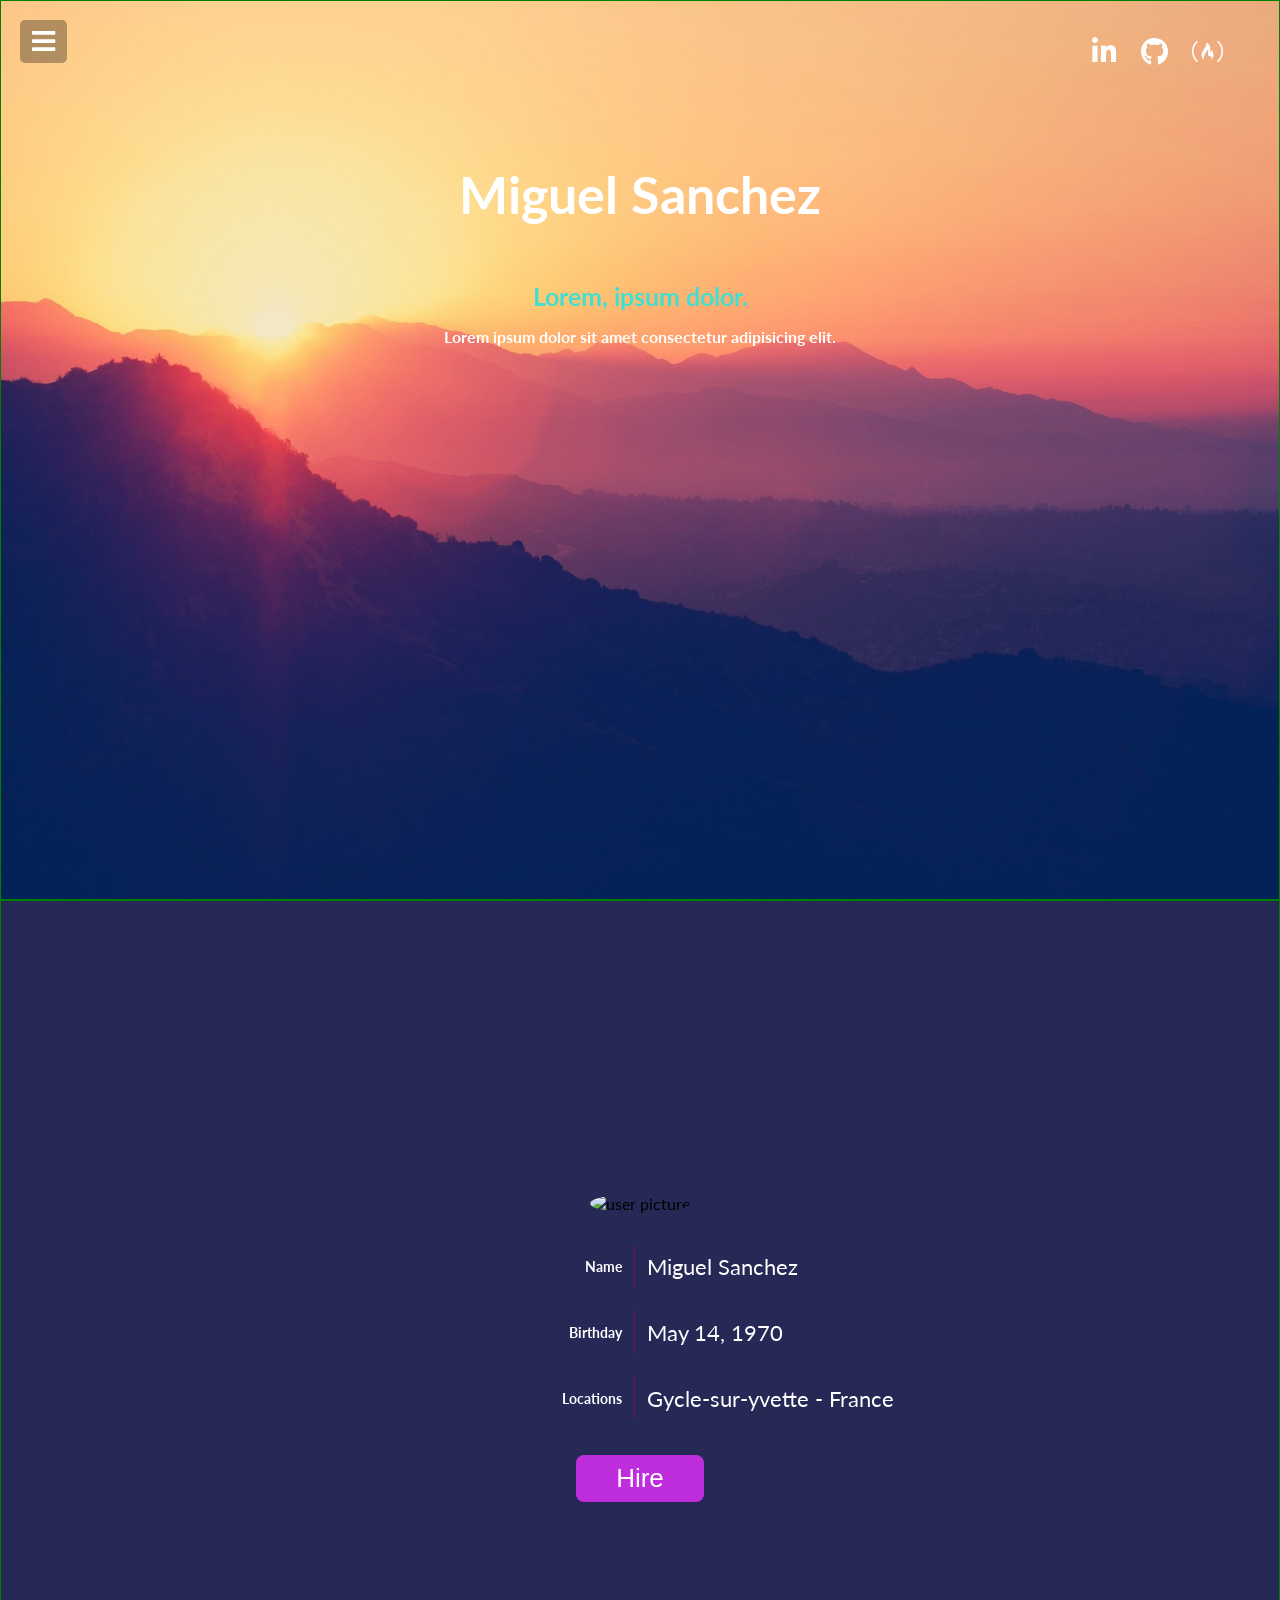
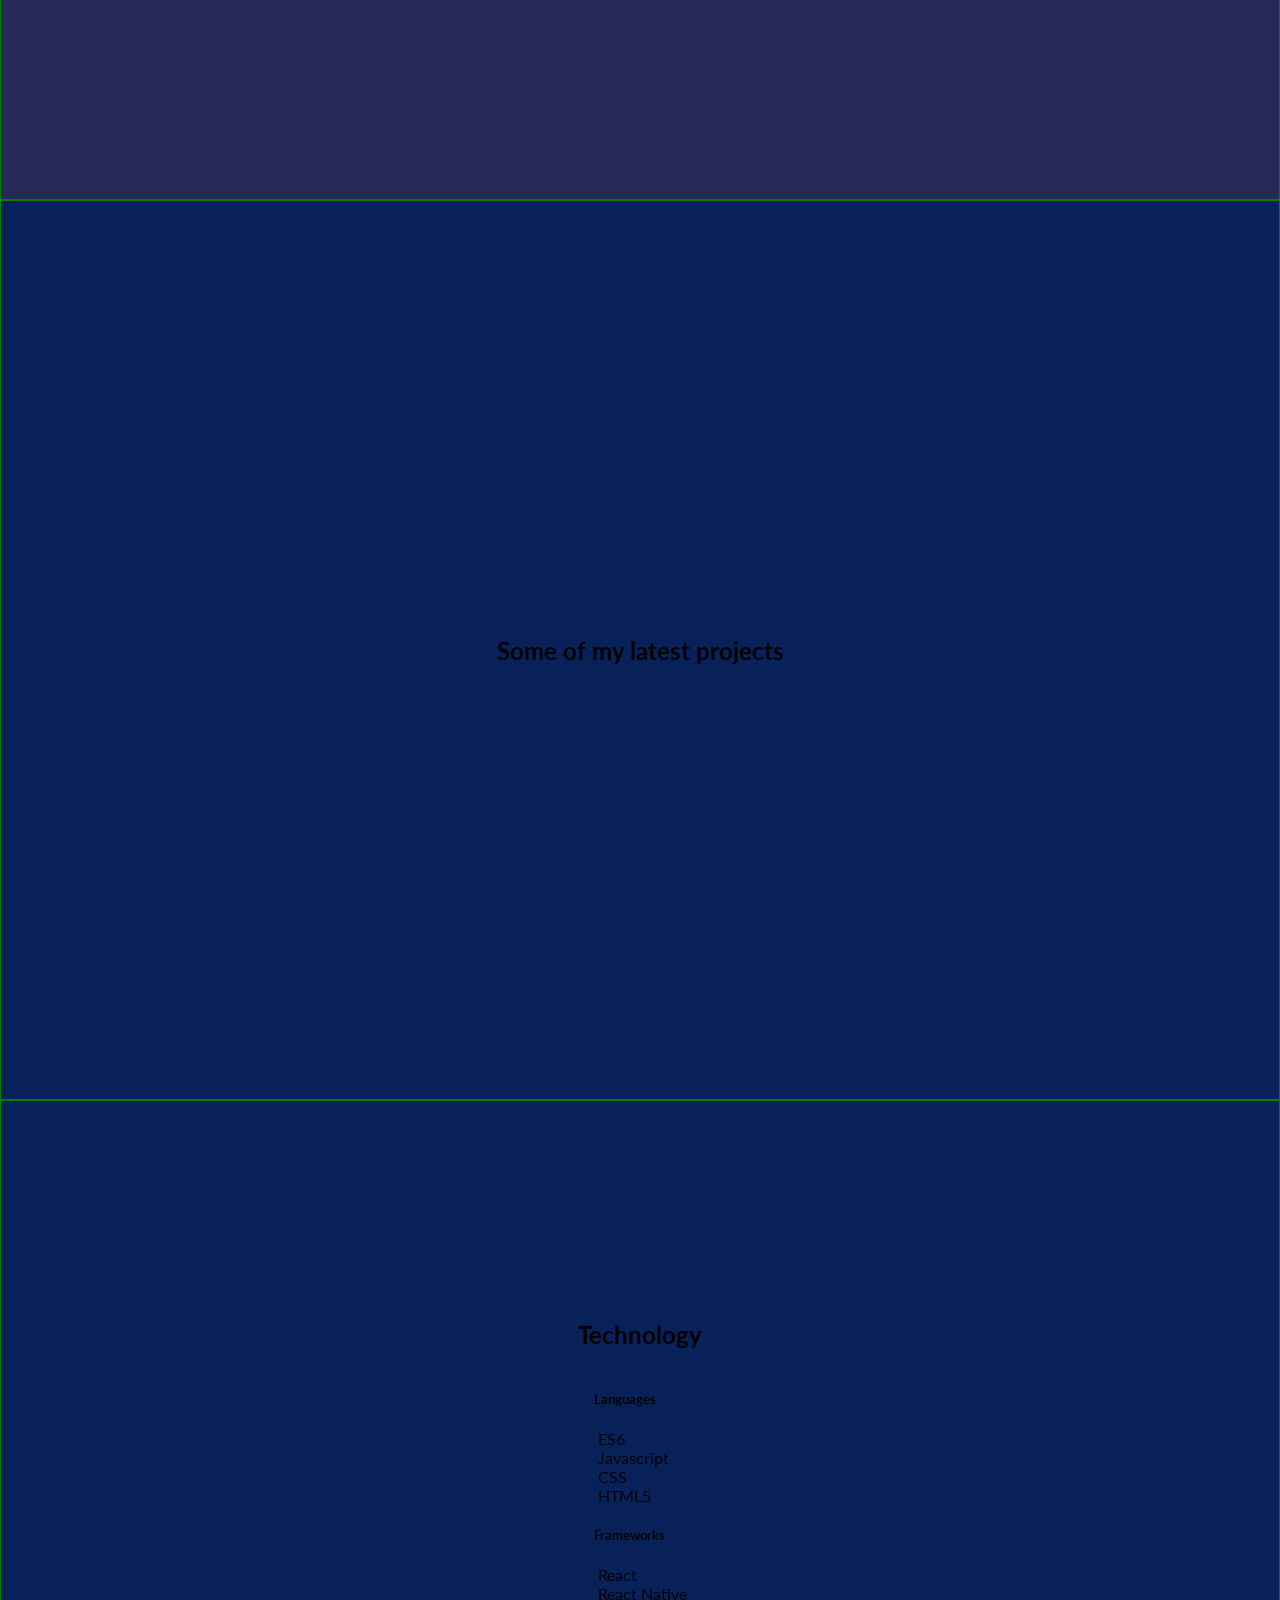
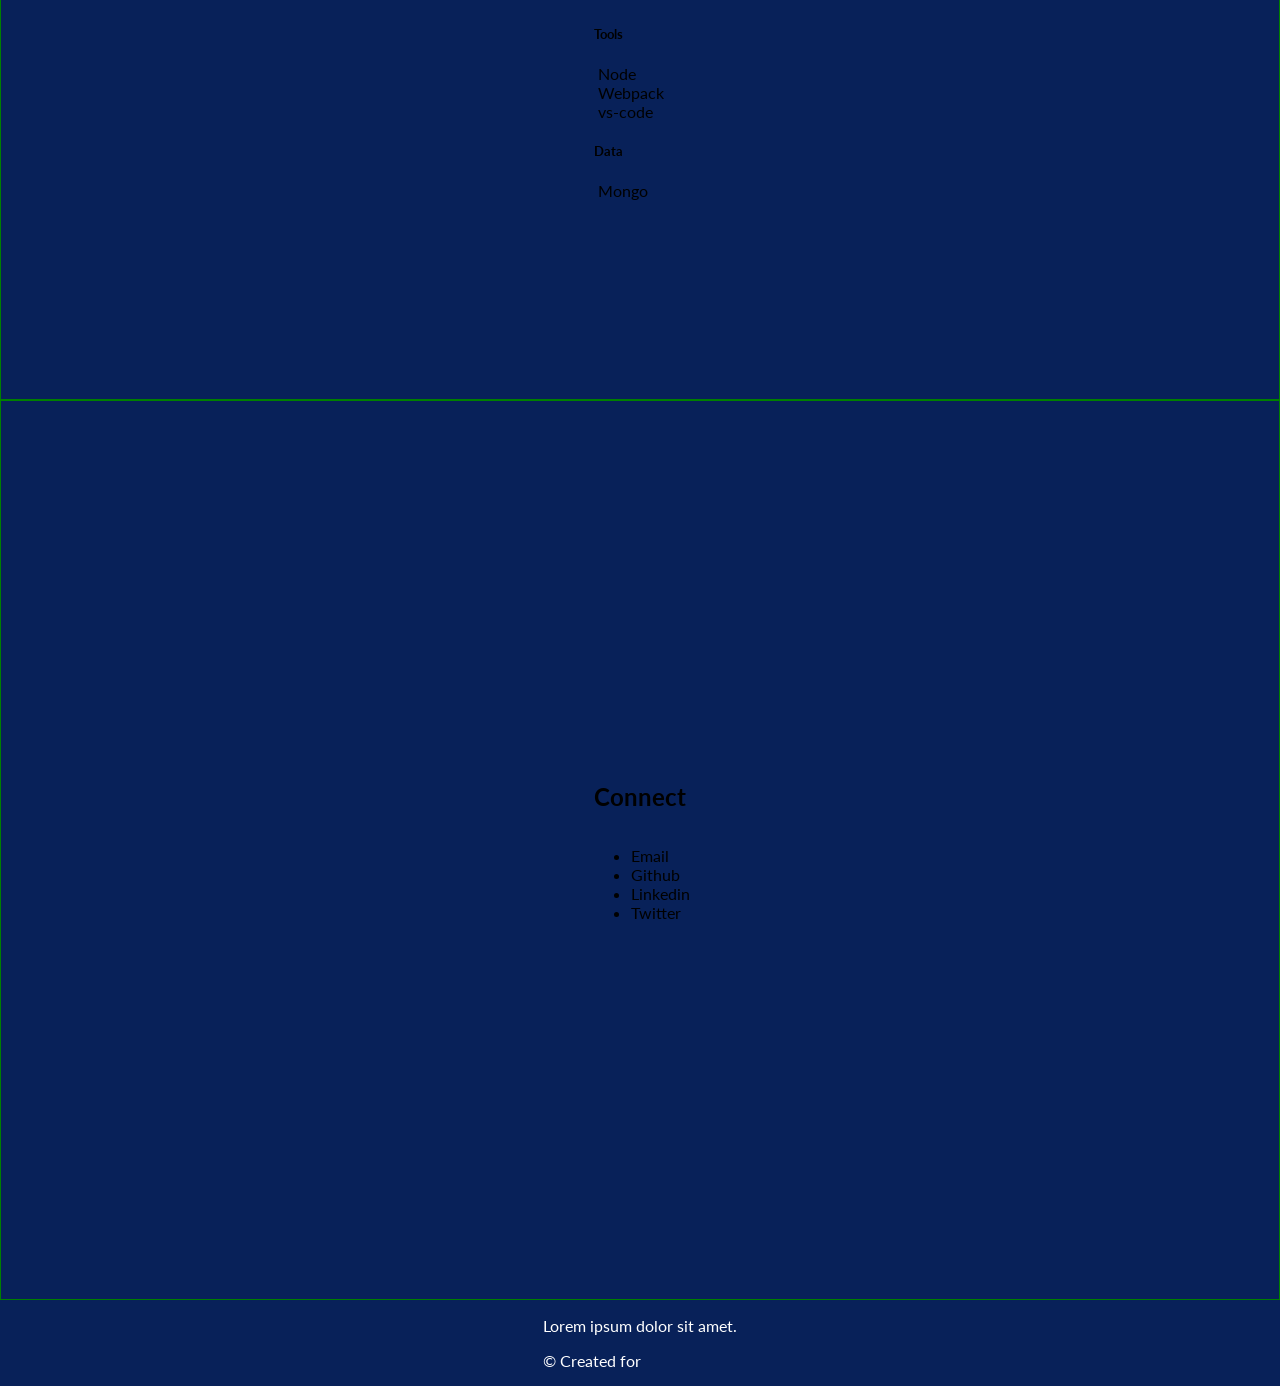
==== index.html @ d4e4ebc9 "profile done" ====
<!DOCTYPE html>
<html lang="en">
  <head>
    <meta charset="UTF-8" />
    <meta name="viewport" content="width=device-width, initial-scale=1.0" />
    <link
      rel="stylesheet"
      href="https://cdnjs.cloudflare.com/ajax/libs/font-awesome/5.13.0/css/all.min.css"
    />
    <link rel="stylesheet" href="style.css" />
    <title>My Portfolio</title>
  </head>
  <body>
    <nav class="sideNav" id="navbar">
      <div class="logo">
        <img src="https://randomuser.me/api/portraits/men/76.jpg" alt="user" />
      </div>
      <div class="logo-title">
        <span>Miguel Sanchez</span>
      </div>
      <div class="social-icons">
        <ul>
          <li><a href="#" target="_blank"><i class="fab fa-linkedin-in fa-2x"></i></a>
          </li>
          <li>
            <a href="#" target="_blank"><i class="fab fa-github fa-2x" alt="github profile"></i></a>
          </li>
          <li>
            <a href="#" target="_blank"><i class="fab fa-free-code-camp fa-2x"></i></a>
          </li>
        </ul>
      </div>
      <div class="sidenav-menu">
        <ul>
          <li><a href="#welcome-section"><i class="fas fa-home"></i>Home</a></li>
          <li><a href="#profile"><i class="fas fa-user-alt"></i>Profile</a></li>
          <li><a href="#projects"><i class="fas fa-laptop-code"></i>Portfolio</a></li>
          <li><a href="#technology"><i class="fas fa-microchip"></i>Technology</a></li>
          <li><a href="#contact"><i class="fab fa-connectdevelop"></i>Connect</a></li>
        </ul>

      </div>
    </nav>
    <!-- Main Content-->
    <div class="main-content">
      <header>
        <div class="header-content">
          <button id="toggle" class="toggle">
            <i class="fas fa-bars fa-2x"></i>
          </button>
          <nav class="topbar">
            <ul>
              <li><a id="profile-link" target="_blank" href="https://www.linkedin.com/" alt="linkedin profile"><i class="fab fa-linkedin-in fa-2x"></i></a></li>
              <li><a id="profile-link" target="_blank" href="https://github.com/pierrolabo"><i class="fab fa-github fa-2x" alt="github profile"></i></a></li>
              <li><a id="profile-link" target="_blank" href="http://www.freecodecamp.com/" alt="freecodecamp profile"><i class="fab fa-free-code-camp fa-2x"></i></a></li>
            </ul>
          </nav>
        </div>
    </header>
    <main>
      <section id="welcome-section" class="welcome-section">
        <div class="background">
          <img src="./public/background/pic3.jpg" alt="background image">
        </div>
        <h1 class="main-title">Miguel Sanchez</h1>
        <!--Text to defin-->
        <div class="presentation-text">
          <h3 class="presentation-title">Lorem, ipsum dolor.</h3>
          <p class="presentation-description">Lorem ipsum dolor sit amet consectetur adipisicing elit.</p>
          <p></p>
        </div>
      </section>
      <section id="profile" class="profile-section">
        <div class="profile-image">
          <img src="https://randomuser.me/api/portraits/men/76.jpg" alt="user picture" />
        </div>
        <article class="profile-content">
          <ul class="profile-detail">
            <li>
              <label>Name</label>
                <div class="value">
                <p>Miguel Sanchez</p>
              </div>
            </li>
            <li>
              <label>Birthday</label>
                <div class="value">
                <p>May 14, 1970</p>
              </div>
            </li>
            <li>
              <label>Locations</label>
                <div class="value">
                <p>Gycle-sur-yvette - France</p>
              </div>
            </li>
          </ul>
          <input type="submit" value="Hire">
        </article>
      </section>
      <section id="projects" class="portfolio-section">
        <h2>Some of my latest projects</h2>
        <article class="portfolio-content">
          <div class="portfolio-grid">
            <a href="" class="project project-card project-tile" target="_blank"></a>
            <a href="" class="project project-card" target="_blank"></a>
            <a href="" class="project project-card" target="_blank"></a>
          </div>

        </article>
      </section>
      <section id="technology" class="technology-section">
        <h2>Technology</h2>
        <article class="article-content">

          <h5>Languages</h5>
          <div class="technology-grid">
            <div class="technology-card">
              <img class="techology-card_img" src="" alt="" />
              <span class="technology-card_title">ES6</span>
            </div>
            <div class="technology-card">
              <img class="techology-card_img" src="" alt="" />
              <span class="technology-card_title">Javascript</span>
            </div>
            <div class="technology-card">
              <img class="techology-card_img" src="" alt="" />
              <span class="technology-card_title">CSS</span>
            </div>
            <div class="technology-card">
              <img class="techology-card_img" src="" alt="" />
              <span class="technology-card_title">HTML5</span>
            </div>
          </div>
          <h5>Frameworks</h5>
          <div class="technology-grid">
            <div class="technology-card">
              <img class="techology-card_img" src="" alt="" />
              <span class="technology-card_title">React</span>
            </div>
            <div class="technology-card">
              <img class="techology-card_img" src="" alt="" />
              <span class="technology-card_title">React Native</span>
            </div>
          </div>
          <h5>Tools</h5>
          <div class="technology-grid">
            <div class="technology-card">
              <img class="techology-card_img" src="" alt="" />
              <span class="technology-card_title">Node</span>
            </div>
            <div class="technology-card">
              <img class="techology-card_img" src="" alt="" />
              <span class="technology-card_title">Webpack</span>
            </div>
            <div class="technology-card">
              <img class="techology-card_img" src="" alt="" />
              <span class="technology-card_title">vs-code</span>
            </div>
          </div>
          <h5>Data</h5>
          <div class="technology-grid">
            <div class="technology-card">
              <img class="techology-card_img" src="" alt="" />
              <span class="technology-card_title">Mongo</span>
            </div>
          </div>
        </article>
      </section>
      <section id="contact" class="contact-section">
        <h2>Connect</h2>
        <article class="contact-content">
          <ul>
            <li><a href="" target="_blank"></a>Email</a></li>
            <li><a href="" target="_blank"></a>Github</a></li>
            <li><a href="" target="_blank"></a>Linkedin</a></li>
            <li><a href="" target="_blank"></a>Twitter</a></li>
          </ul>
        </article>
      </section>
      <footer>
        <p>Lorem ipsum dolor sit amet.</p>
        <p>
          © Created for
          <a href="https://www.freecodecamp.com/" target="_blank"></a>
          </p>
      </footer>
    </main>

    </div>
  </body>
  <script src="script.js"></script>
  <!--

    <script src="https://cdn.freecodecamp.org/testable-projects-fcc/v1/bundle.js"></script>
  -->




</html>
---- style.css ----
@import url('https://fonts.googleapis.com/css?family=Lato&display=swap');

:root {
  --primary-color: #30336b;
  --secondary-color: #be2edd;
  --sideBar-width: 204px;
  --presentation-title_color: turquoise;
}

* {
  box-sizing: border-box;
}

body {
  margin: 0;
  display: flex;
  transition: transform 0.3s ease;
  font-family: 'Lato', sans-serif;
  color: #fff;
  background: #082159;
}

/*  Animate the sidebar  */
body.show-nav {
  transform: translateX(200px);
}

.background {
  position: absolute;
  top: 0;
  bottom: 0;
  z-index: -1;
  height: 100vh;
  width: 100%;
  z-index: -1;
}

.background img {
  height: 100%;
  width: 100%;
  background-position: center;
  background-attachment: fixed;
  background-repeat: no-repeat;
  background-size: cover;
  z-index: -1;
}
header {
  position: fixed;
  width: 100%;
  padding: 40px 15px;
}

/* SideNav Button */
.toggle {
  position: fixed;
  top: 20px;
  left: 20px;
  background-color: rgba(0, 0, 0, 0.3);
}

button {
  border: 0;
  border-radius: 5px;
  color: #fff;
  padding: 8px 12px;
}

/*  TOPBAR  */
.topbar {
  position: fixed;
  top: 18px;
  right: 0;
}

.topbar nav {
  margin: 0;
  padding: 0;
}
nav.topbar {
  display: flex;
  justify-content: flex-end;

  width: 100px;
  padding: 20px;
}
nav.topbar ul {
  display: flex;
  width: 100%;
  height: 100%;
  margin: 0;
  margin-right: 120px;
  padding: 0;

  list-style: none;
}

nav.topbar ul li {
  margin: 0 12px;
  font-size: 14px;
  background-color: transparent;
  color: #000;
}

nav.topbar ul li a {
  color: #fff;
}

/*  Sidebar */
.sideNav {
  position: fixed;
  top: 0;
  left: 0;

  display: flex;
  flex-direction: column;
  width: var(--sideBar-width);
  height: 100%;
  z-index: 100;

  background-color: var(--primary-color);
  color: #fff;
  transform: translateX(-100%);
  /* display: none; */
}

/* SideNav img */
.sideNav .logo {
  padding: 30px 0;
  text-align: center;
}

.sideNav .logo img {
  height: 140px;
  width: 140px;
  border-radius: 50%;
}

.logo-title {
  text-align: center;

  margin-top: -20px;
}

/* SideNav social icons */

.social-icons {
  margin: 60px 0;
  text-align: center;
}

.social-icons {
  display: flex;
}
.social-icons ul {
  display: flex;
  width: 100%;
  justify-content: center;
}
.social-icons ul li {
  display: block;
  flex-shrink: 1;
  list-style: none;
  font-size: 14px;
  background-color: transparent;
  color: #000;
}
/* SideNav links */
.sideNav ul {
  padding: 0;
  margin: 0;
  list-style-type: none;
  text-align: center;
}

.sideNav ul li {
  padding: 20px;
}

.sideNav ul li a {
  color: #fff;
  text-decoration: none;
}

.sidenav-menu {
  display: flex;
}
.sidenav-menu ul {
  display: flex;
  flex-direction: column;
  align-items: flex-start;
  width: 100%;
  margin: 0;
  padding: 0;
  /* margin-left: 12px; */
}

.sidenav-menu ul li {
  display: flex;
  width: 100%;
  padding: 20px 0;
  font-size: 22px;
}
.sidenav-menu ul li a {
  margin-left: 8px;
}
.sidenav-menu ul li i {
  margin-right: 8px;
}

/*  --------------------------------------------------------- */

/*  Main Content  */
.main-content {
  display: flex;
  flex-direction: column;
  width: 100%;
}

main {
  display: flex;
  flex-direction: column;
  align-items: center;
  width: 100%;
}

section {
  display: flex;
  flex-direction: column;
  justify-content: center;
  align-items: center;
  border: 1px solid green;
  color: black;
  width: 100%;
  height: 100vh;
}

section h2 {
  display: flex;
  justify-content: center;
  align-items: center;
}

.welcome-section {
  height: 100vh;
  justify-content: flex-start;
  align-items: center;
}

.welcome-section .presentation-text {
  display: flex;
  flex-direction: column;
  justify-content: center;
  align-items: center;
  animation: presentationText-animate 1.8s ease-in;
  opacity: 1;
}

@keyframes presentationText-animate {
  0% {
    transform: translateY(-50px);
    opacity: 0;
  }
  50% {
    opacity: 0;
    transform: translateY(0);
  }
}
.presentation-text .presentation-title {
  margin: 0;
  padding: 0;
  color: var(--presentation-title_color);
  font-size: 25px;
}
.presentation-text .presentation-description {
  color: white;
  font-size: 16px;
  font-weight: bold;
}
.welcome-section .main-title {
  margin-top: 150px;
  font-size: 52px;
  line-height: 3.9rem;
  padding: 12px;
  color: #fff;
  animation: title-animate 1.3s ease;
}
@keyframes title-animate {
  0% {
    transform: translateY(-200px);
  }
  100% {
    transform: translateY(0);
  }
}

.profile-section {
  background: #262956;
}
.profile-section article {
  display: flex;
  flex-direction: column;
  justify-content: center;
}

.profile-section h2 {
  margin-top: 42px;
  color: #fff;
  font-size: 34px;
}

.profile-section .profile-image {
  text-align: center;
}
.profile-section .profile-image img {
  height: 358px;
  width: 358px;
  border-radius: 50%;
}

.profile-section .profile-content {
  justify-content: center;
  align-items: center;
  width: 100%;
}
.profile-section article ul {
  list-style: none;
  margin: 0;
  padding: 20px 0;
  margin-right: 24px;
  display: flex;
  flex-direction: column;
  justify-content: center;
  align-items: center;
  width: 100%;

  color: #fff;
}

.profile-section article ul li {
  display: flex;
  justify-content: center;
  margin: 12px 0;
  width: 100%;
  height: 42px;
}

.profile-section article ul li label {
  display: flex;
  justify-content: flex-end;
  align-items: center;
  width: 50%;
  font-size: 14px;
  font-weight: bold;
  margin-right: 12px;
}

.profile-section article ul li .value {
  display: flex;
  flex-direction: column;
  justify-content: center;
  align-items: flex-start;
  width: 50%;
  padding-left: 12px;
  font-size: 22px;
  border-left: 1px solid purple;
}

.profile-section article input {
  margin: 4px auto;
  padding: 8px;
  width: 10%;
  border-radius: 8px;
  border: none;
  background-color: var(--secondary-color);
  color: #fff;
  font-size: 26px;
}
@media (max-width: 900px) {
  .profile-section article input {
    width: 50%;
  }
}
@media (max-width: 600px) {
  header {
    background: purple;
  }
}
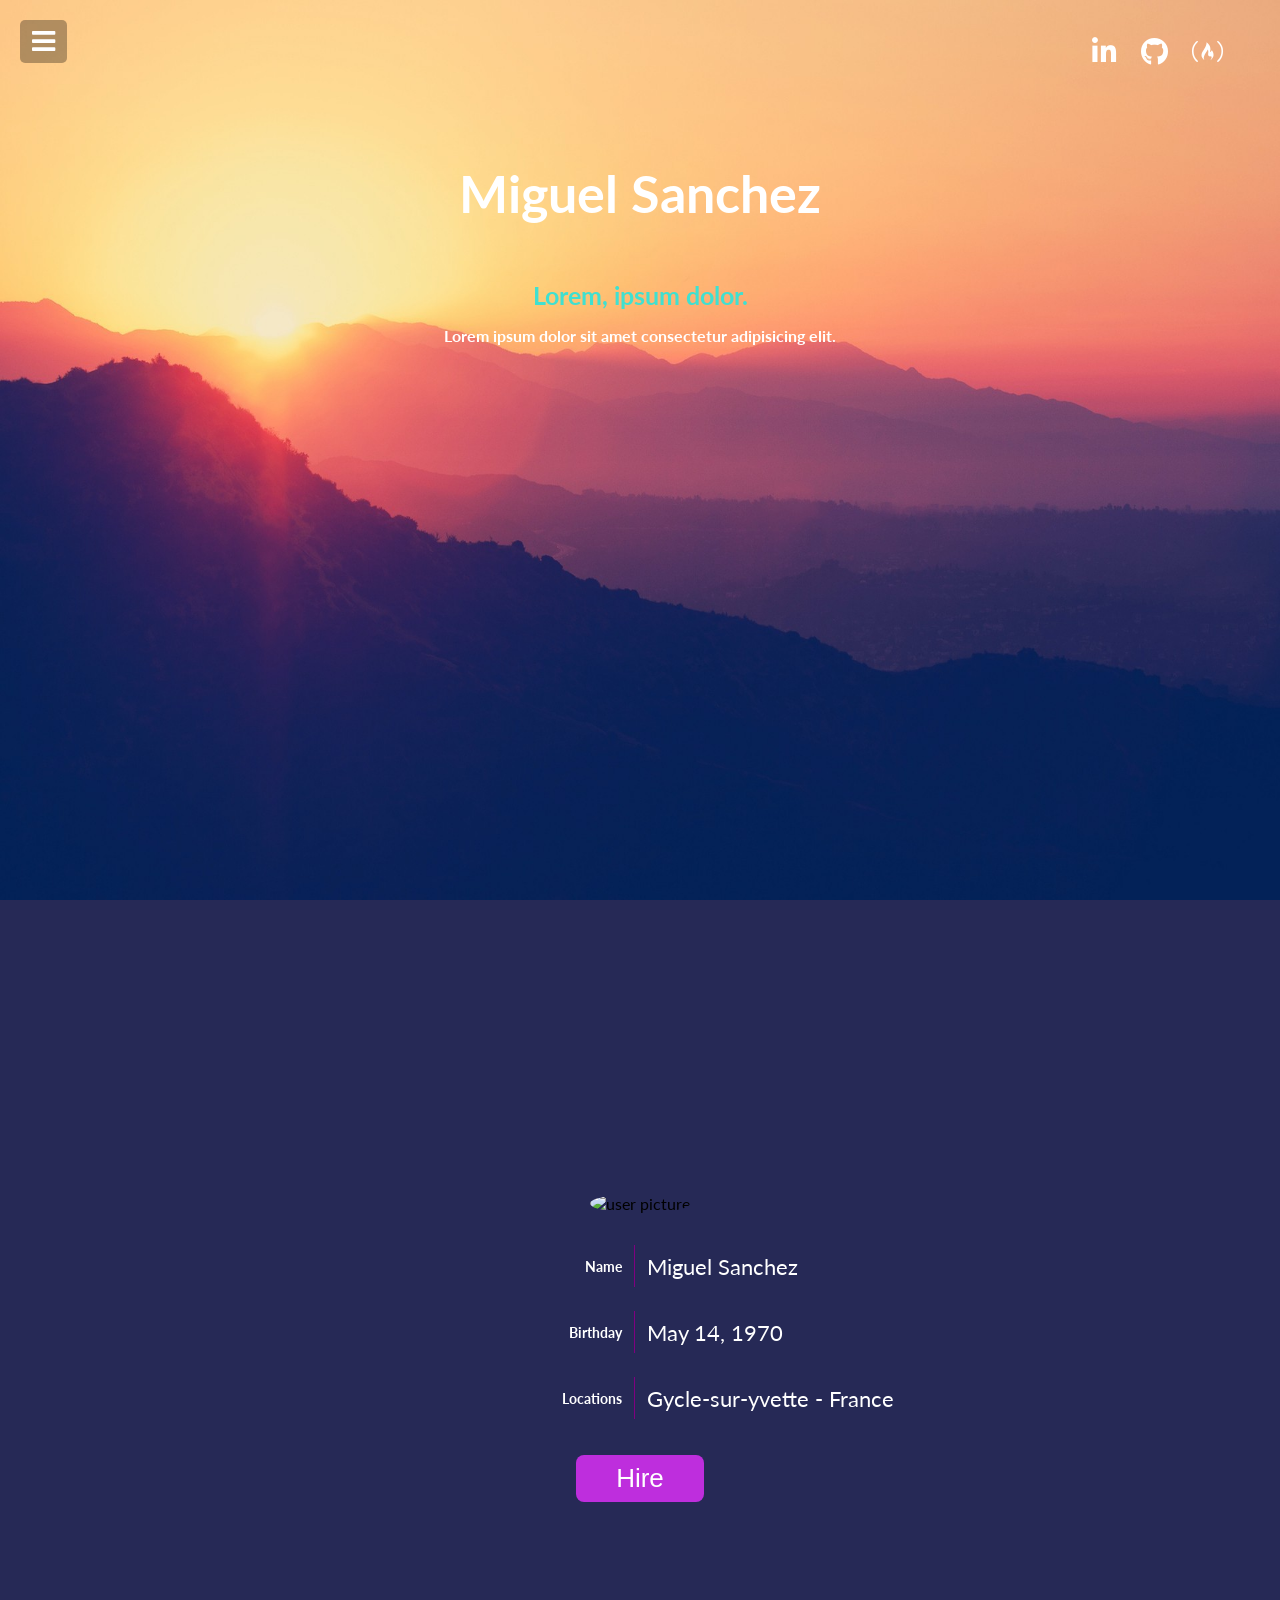
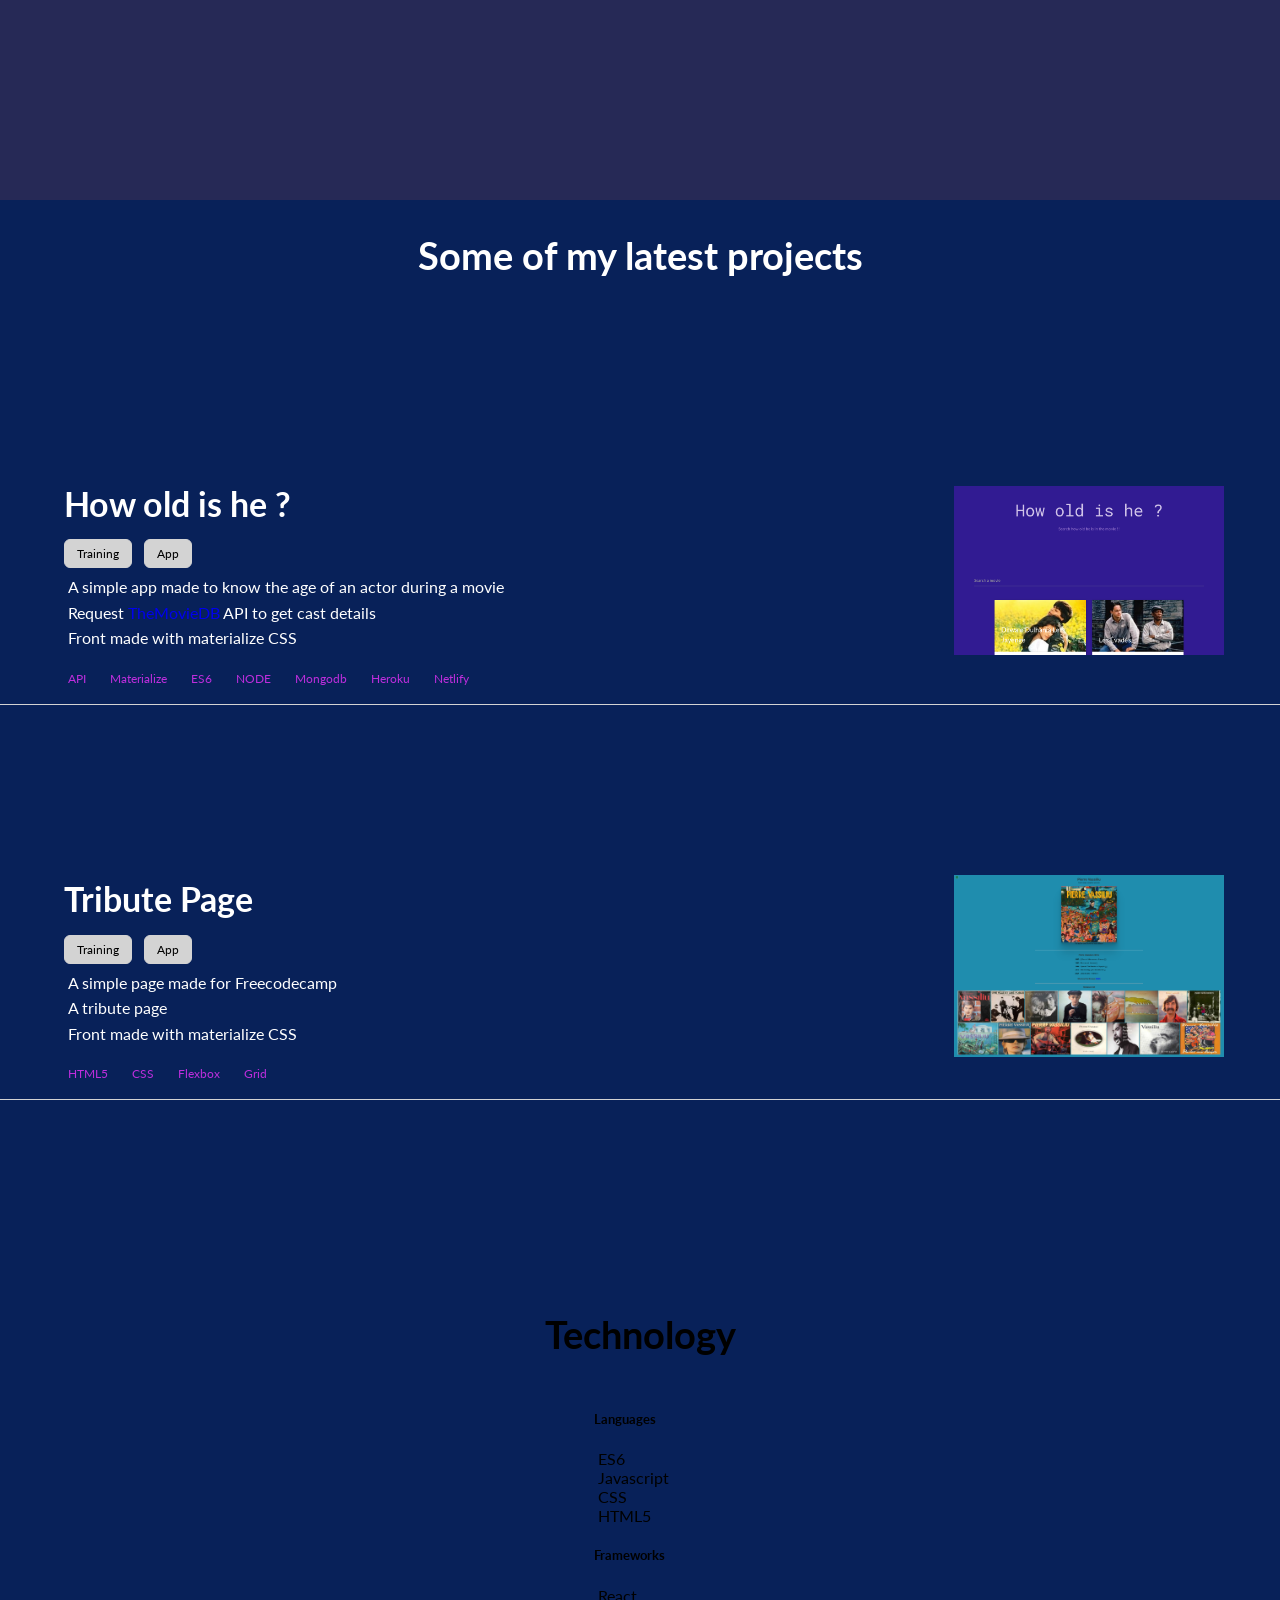
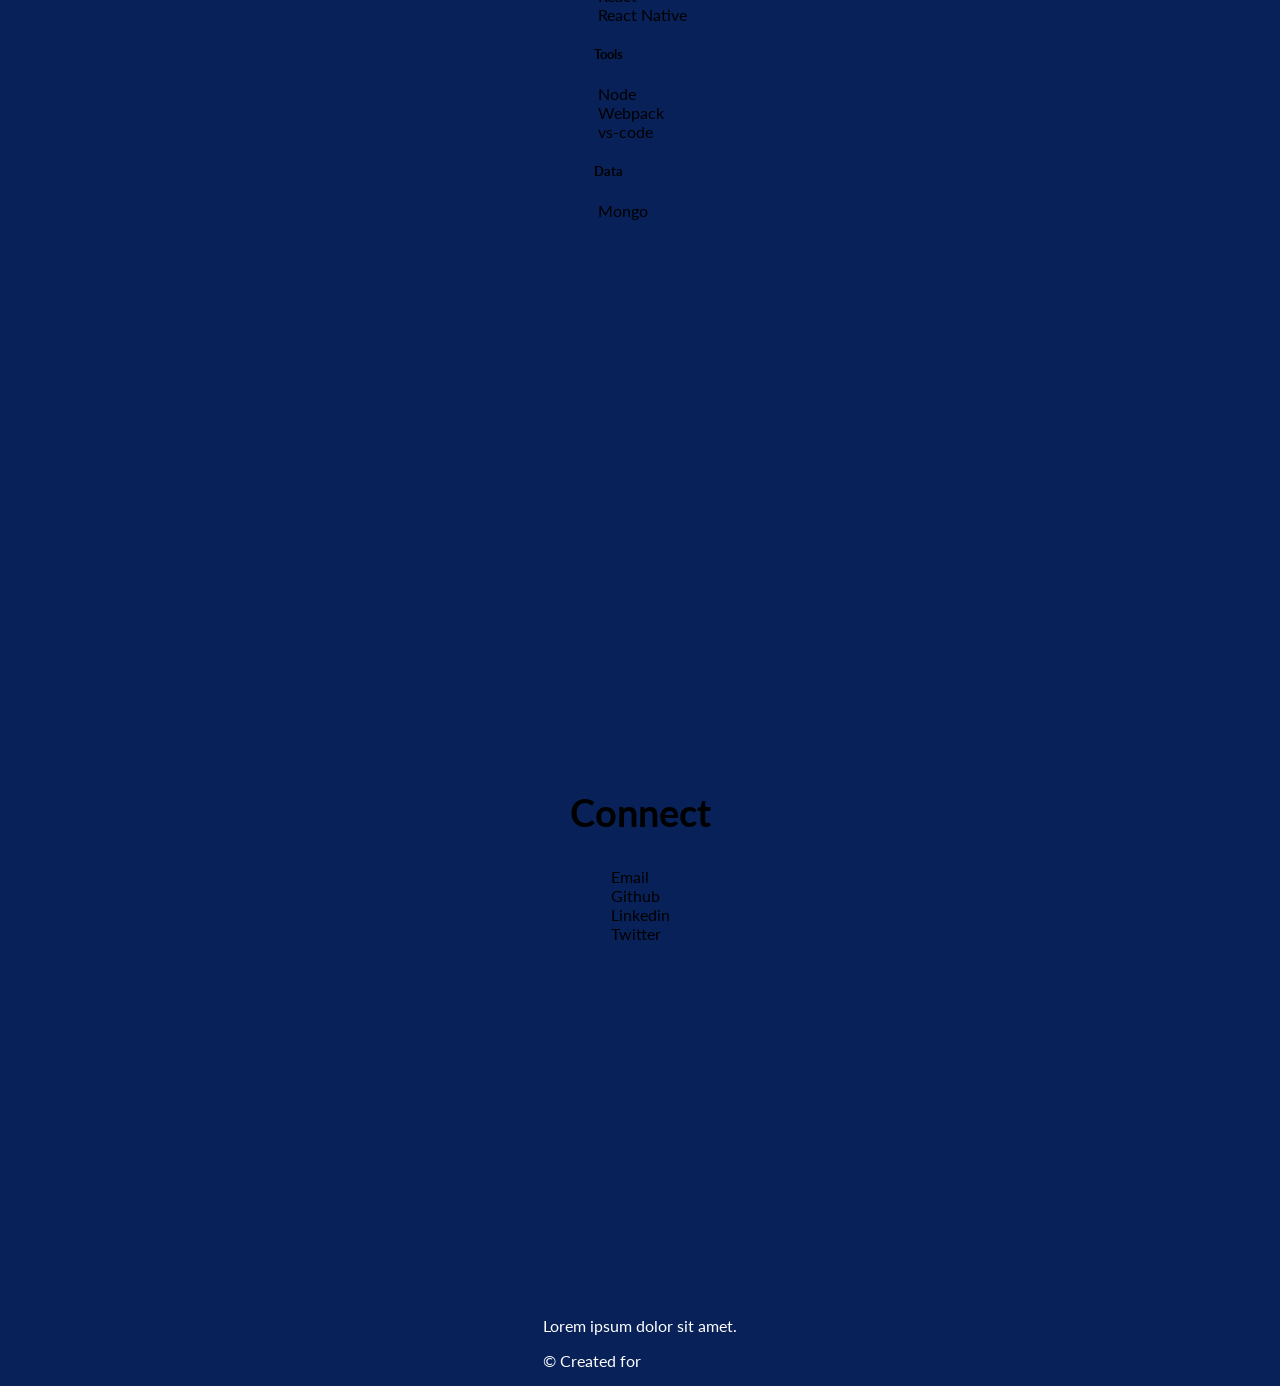
==== commit 6bcf36c3: "Projects done" ====
--- a/index.html
+++ b/index.html
@@ -98,16 +98,66 @@
           <input type="submit" value="Hire">
         </article>
       </section>
-      <section id="projects" class="portfolio-section">
+      <section id="projects" class="project-section">
         <h2>Some of my latest projects</h2>
-        <article class="portfolio-content">
-          <div class="portfolio-grid">
-            <a href="" class="project project-card project-tile" target="_blank"></a>
-            <a href="" class="project project-card" target="_blank"></a>
-            <a href="" class="project project-card" target="_blank"></a>
-          </div>
-
-        </article>
+        <article class="project">
+        <div class="project-image">
+          <img src="./public/projects/howoldishe/screenshot.png" alt="">
+        </div>
+        <div class="project-content">
+        <div class="project-content-heading">
+          <h4>How old is he ?</h4>
+        </div>
+        <ul class="project-content-badges">
+          <li>Training</li>
+          <li>App</li>
+        </ul>
+        <div class="project-content-details">
+          <li>
+            <span>A simple app made to know the age of an actor during a movie</span>
+            <span>Request <a href="https://www.themoviedb.org/?language=fr" target="_blank">TheMovieDB</a> API to get cast details</span>
+            <span>Front made with materialize CSS</span>
+          </li>
+        </div>
+        <ul class="project-content-tags">
+          <li>API</li>
+          <li>Materialize</li>
+          <li>ES6</li>
+          <li>NODE</li>
+          <li>Mongodb</li>
+          <li>Heroku</li>
+          <li>Netlify</li>
+        </ul>
+        </div>
+        </article>
+        <!-- Project2 -->
+        <article class="project">
+          <div class="project-image">
+            <img src="./public/projects/tribute/screenshot.png" alt="">
+          </div>
+          <div class="project-content">
+          <div class="project-content-heading">
+            <h4>Tribute Page</h4>
+          </div>
+          <ul class="project-content-badges">
+            <li>Training</li>
+            <li>App</li>
+          </ul>
+          <div class="project-content-details">
+            <li>
+              <span>A simple page made for Freecodecamp</span>
+              <span>A tribute page</span>
+              <span>Front made with materialize CSS</span>
+            </li>
+          </div>
+          <ul class="project-content-tags">
+            <li>HTML5</li>
+            <li>CSS</li>
+            <li>Flexbox</li>
+            <li>Grid</li>
+          </ul>
+          </div>
+          </article>
       </section>
       <section id="technology" class="technology-section">
         <h2>Technology</h2>
--- a/style.css
+++ b/style.css
@@ -11,6 +11,19 @@
   box-sizing: border-box;
 }
 
+ul {
+  list-style: none;
+  margin: 0;
+  padding: 0;
+}
+
+a {
+  text-decoration: none;
+}
+
+h2 {
+  font-size: 38px;
+}
 body {
   margin: 0;
   display: flex;
@@ -90,8 +103,6 @@
   margin: 0;
   margin-right: 120px;
   padding: 0;
-
-  list-style: none;
 }
 
 nav.topbar ul li {
@@ -159,7 +170,6 @@
 .social-icons ul li {
   display: block;
   flex-shrink: 1;
-  list-style: none;
   font-size: 14px;
   background-color: transparent;
   color: #000;
@@ -228,7 +238,6 @@
   flex-direction: column;
   justify-content: center;
   align-items: center;
-  border: 1px solid green;
   color: black;
   width: 100%;
   height: 100vh;
@@ -375,11 +384,108 @@
   color: #fff;
   font-size: 26px;
 }
+.profile-section article input:hover {
+  cursor: pointer;
+}
 @media (max-width: 900px) {
   .profile-section article input {
     width: 50%;
   }
 }
+/*    ---------------------------------------------   */
+
+/*    Projects section    */
+
+.project-section {
+  color: #fff;
+  justify-content: space-between;
+}
+
+.project-section .project {
+  display: flex;
+  flex-direction: row-reverse;
+  padding: 0 56px;
+  width: 100%;
+  border-bottom: 1px solid lightgrey;
+}
+
+.project-section .project-image {
+  display: flex;
+  align-items: center;
+  width: 30%;
+  height: 100%;
+}
+@media (max-width: 600px) {
+  .project-section .project-image {
+    display: none;
+  }
+}
+
+.project-section .project-image img {
+  display: flex;
+  width: 100%;
+  height: auto;
+}
+
+.project-section .project-content {
+  display: flex;
+  flex-direction: column;
+  justify-content: center;
+  align-items: flex-start;
+  width: 100%;
+}
+
+.project-content-heading h4 {
+  font-size: 34px;
+  padding-left: 8px;
+}
+.project-content-badges {
+  display: flex;
+  flex-direction: row;
+
+  margin-top: -30px;
+  padding-left: 8px;
+  width: 100%;
+}
+.project-content-badges li {
+  margin-right: 12px;
+  padding: 6px 12px;
+  border-radius: 6px;
+  border: 1px solid lightgrey;
+  background: lightgrey;
+  color: black;
+
+  font-size: 12px;
+}
+
+.project-content-details {
+  width: 100%;
+}
+.project-content-details li {
+  display: flex;
+  flex-direction: column;
+  margin: 4px 12px;
+}
+.project-content-details li span {
+  justify-content: baseline;
+  padding-top: 4px;
+
+  line-height: 1.34;
+  font-size: 16px;
+}
+
+.project-content-tags {
+  display: flex;
+  flex-wrap: wrap;
+  width: 100%;
+  margin: 12px 0;
+}
+.project-content-tags li {
+  display: flex;
+  padding: 6px 12px;
+  font-size: 12px;
+  color: var(--secondary-color);
+}
 @media (max-width: 600px) {
   header {
     background: purple;
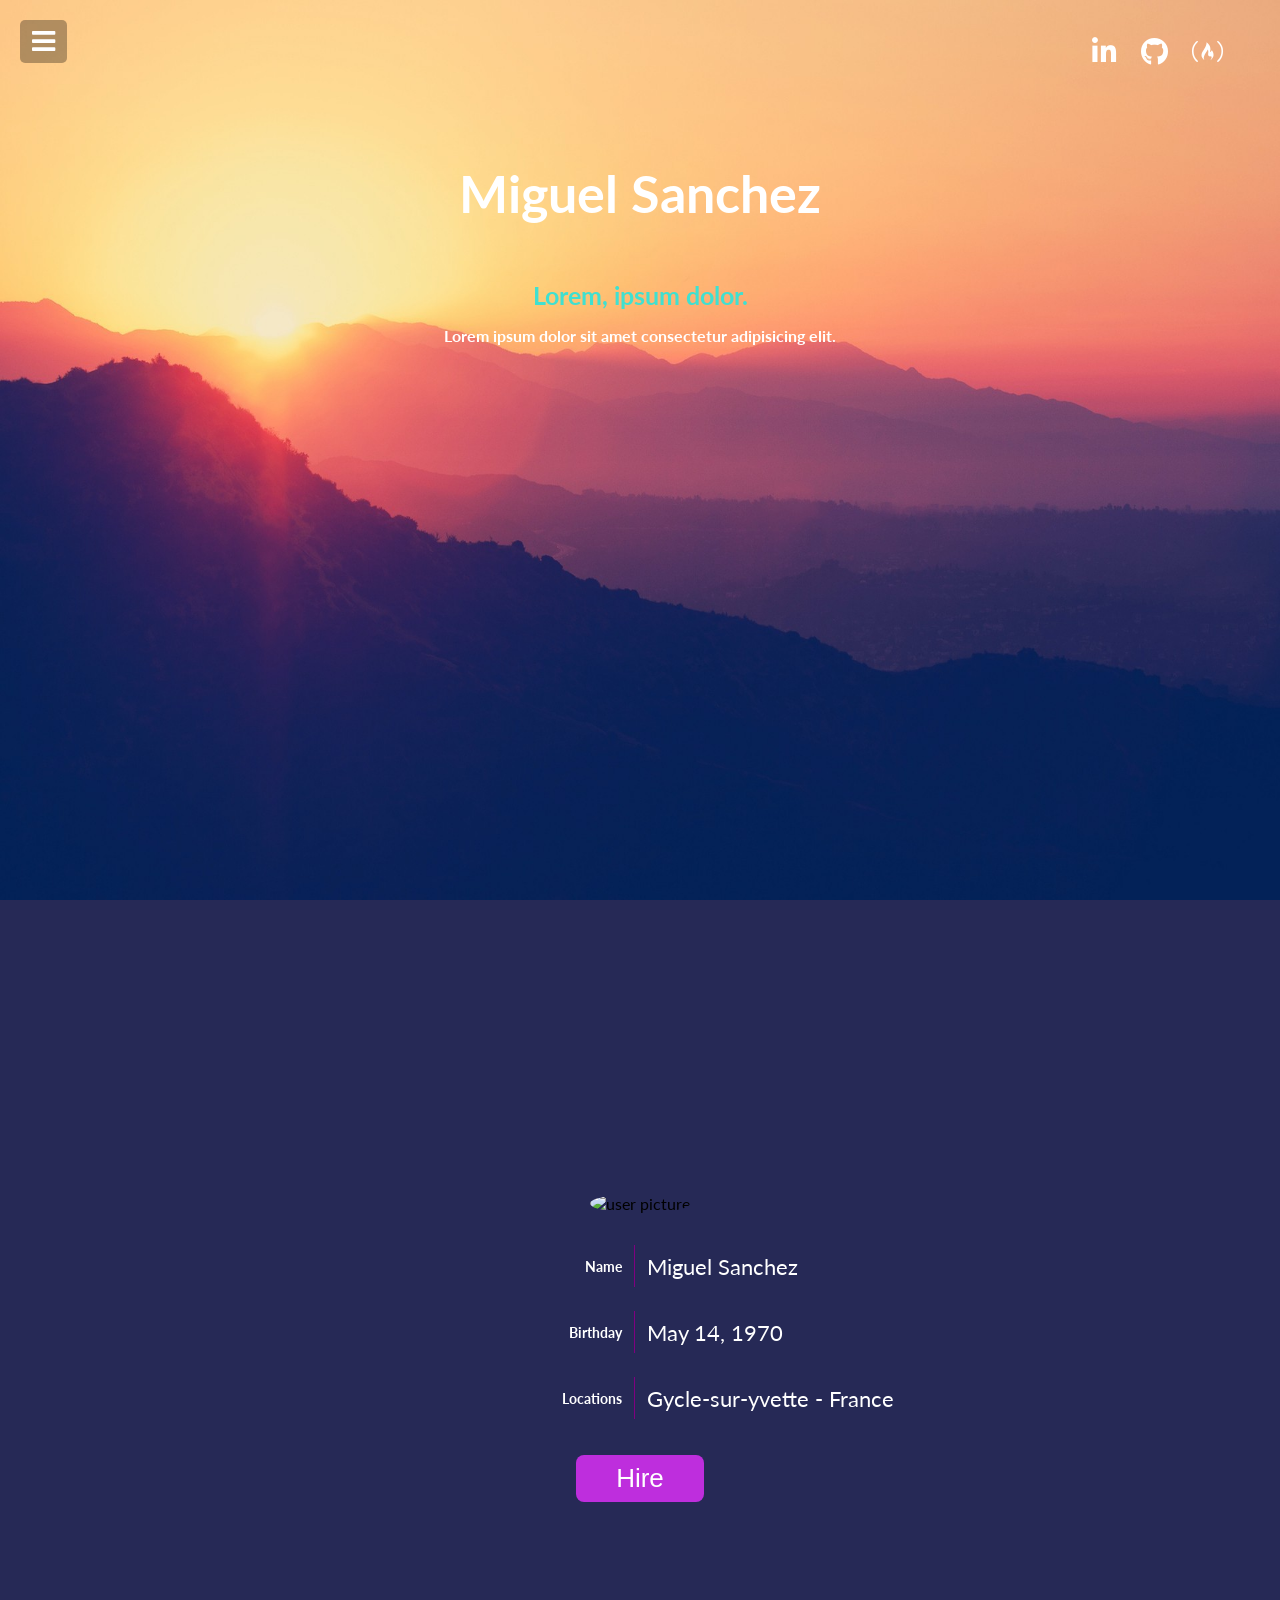
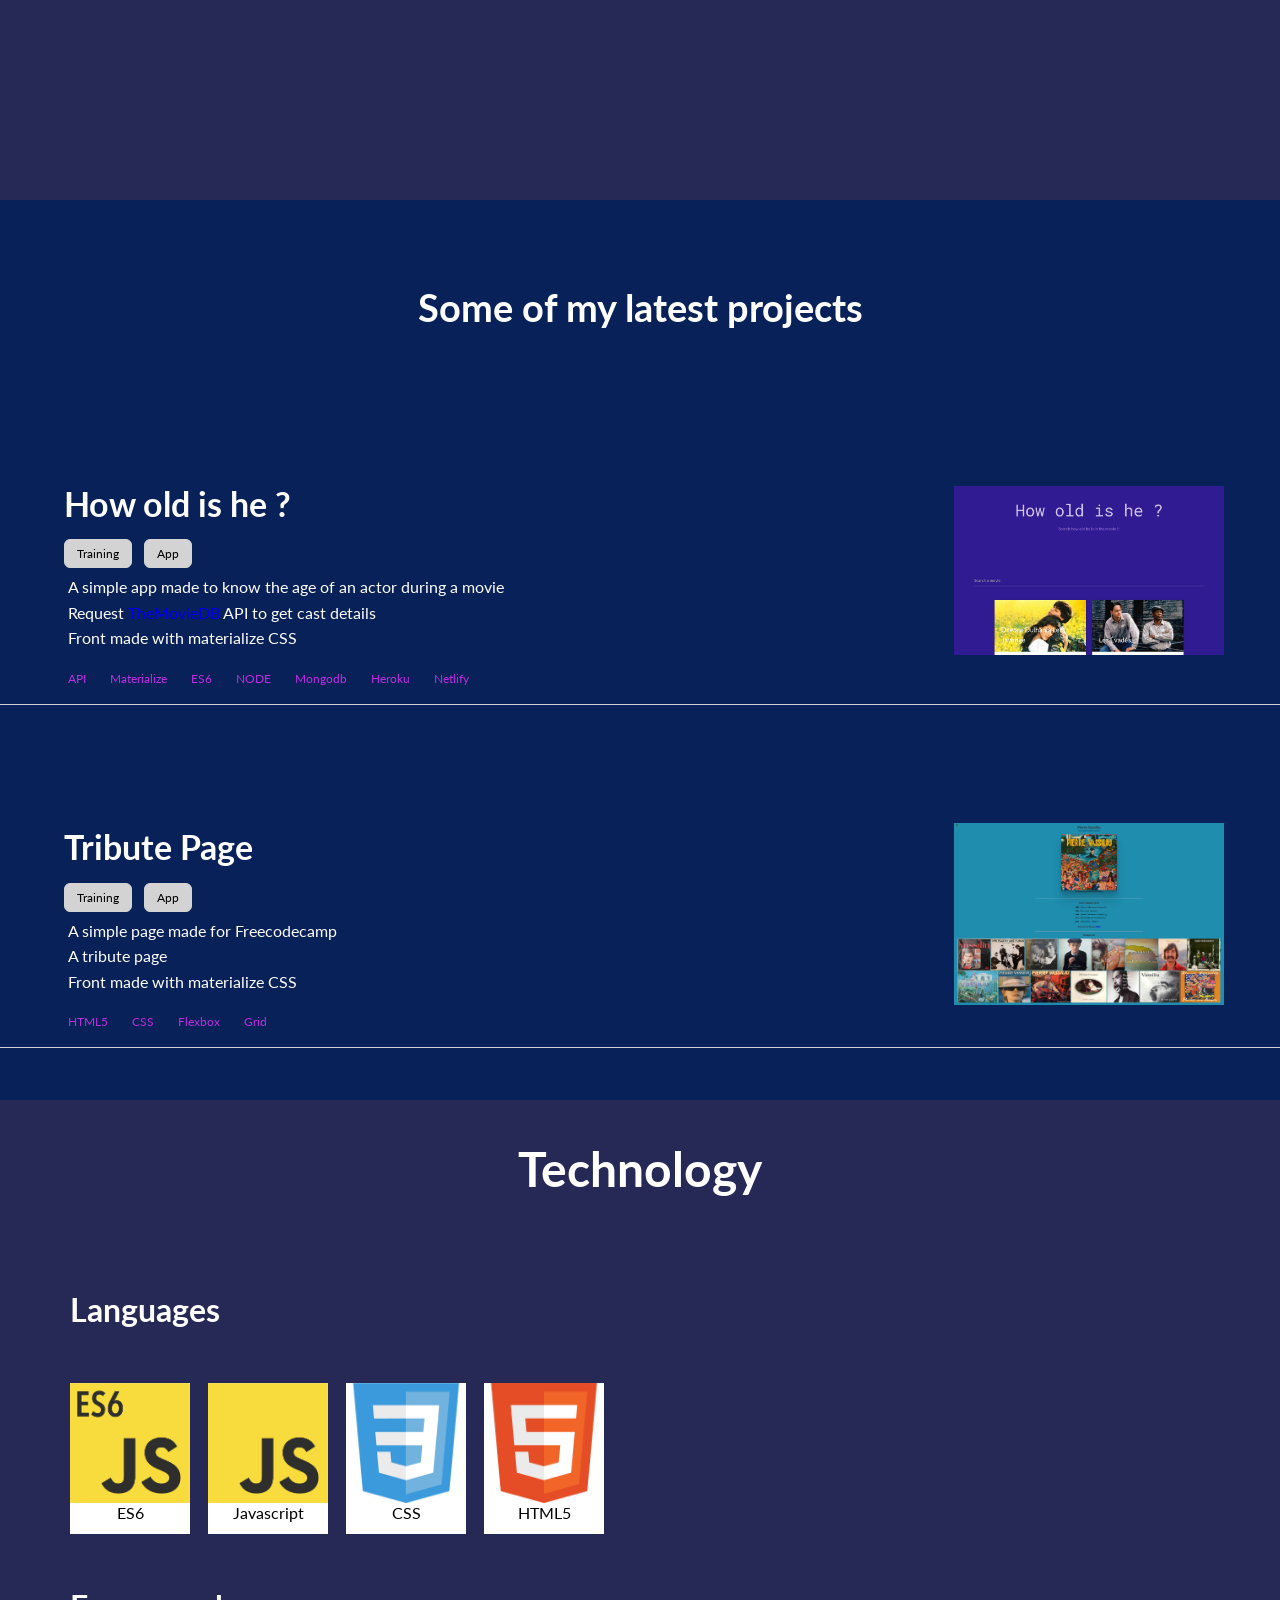
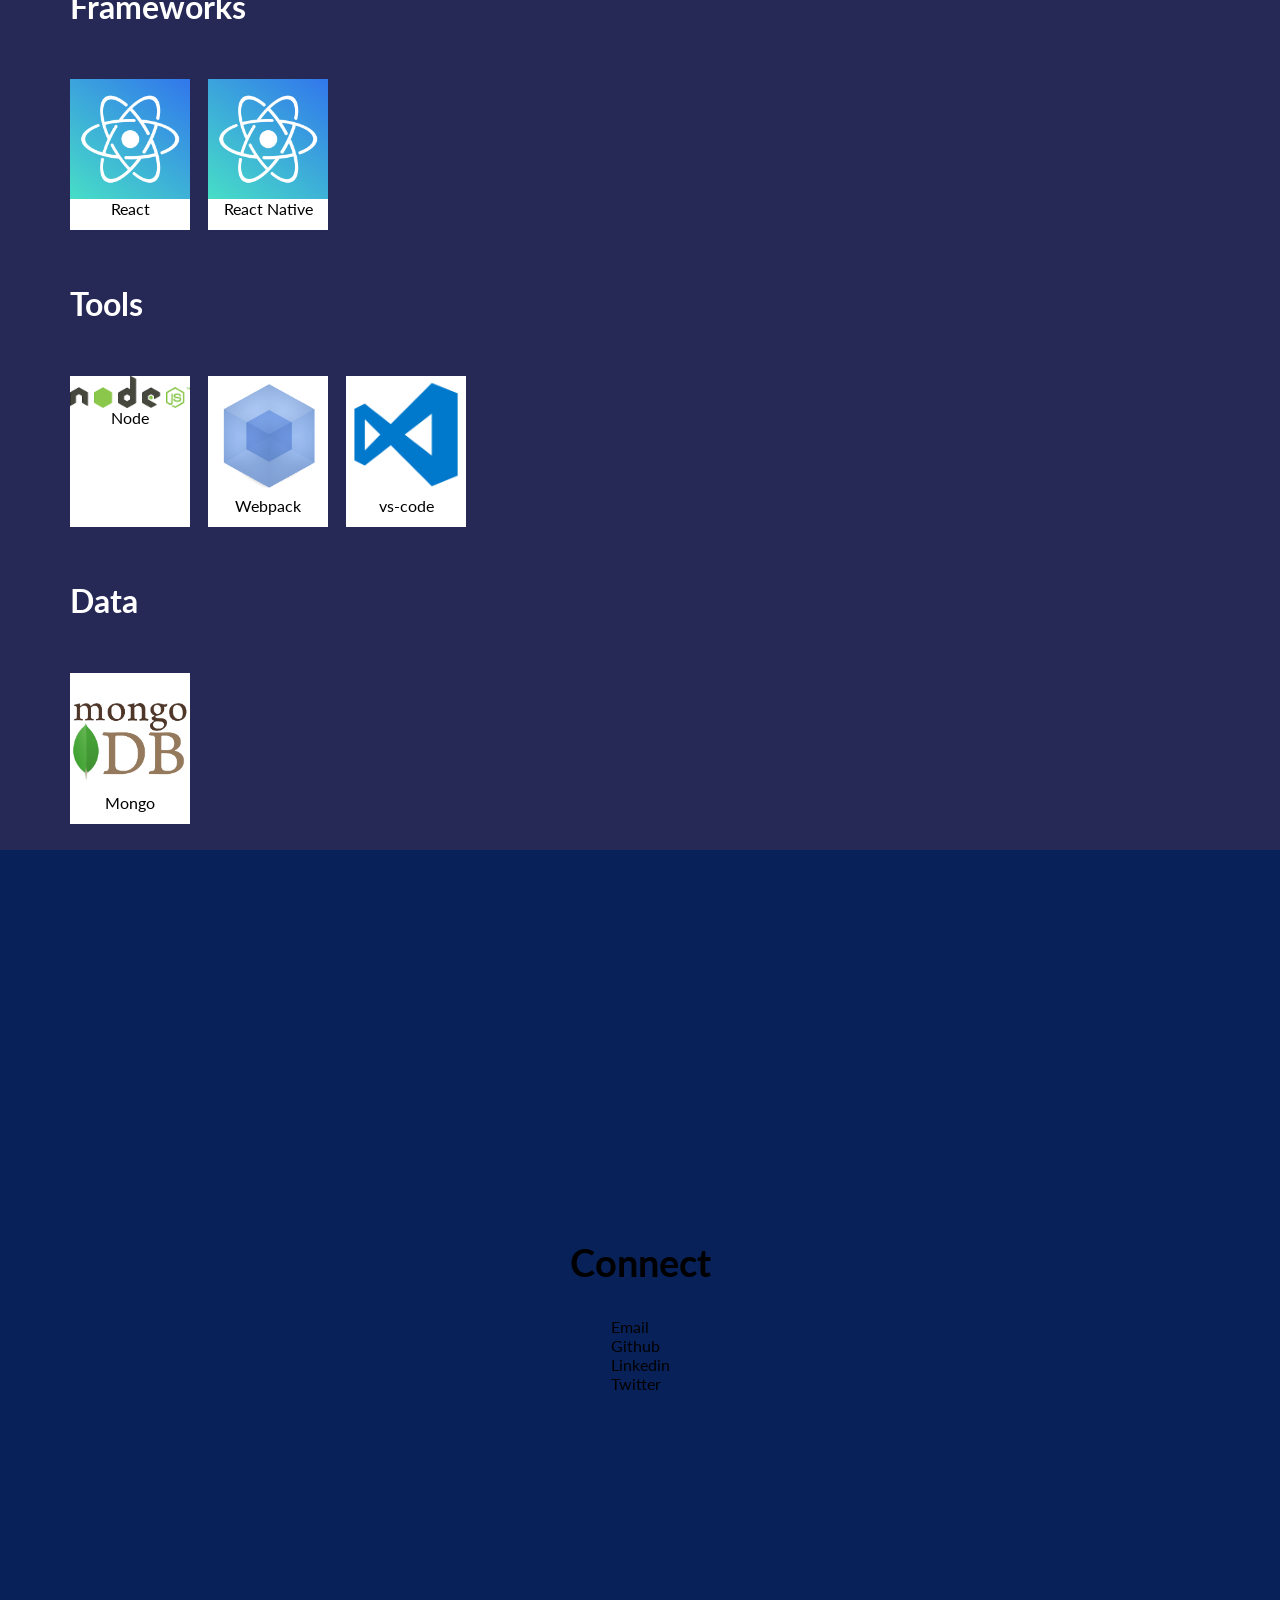
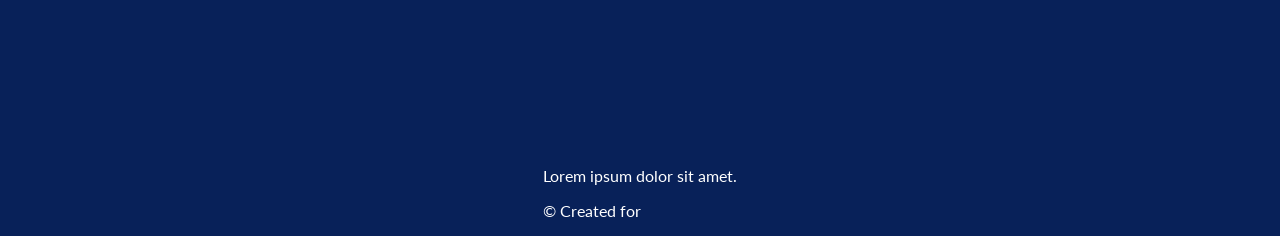
==== commit dc648103: "Techno done" ====
--- a/index.html
+++ b/index.html
@@ -166,52 +166,52 @@
           <h5>Languages</h5>
           <div class="technology-grid">
             <div class="technology-card">
-              <img class="techology-card_img" src="" alt="" />
+              <img class="techology-card_img" src="./public/techno/es6-logo.png" alt="" />
               <span class="technology-card_title">ES6</span>
             </div>
             <div class="technology-card">
-              <img class="techology-card_img" src="" alt="" />
+              <img class="techology-card_img" src="./public/techno/javascript-logo.png" alt="" />
               <span class="technology-card_title">Javascript</span>
             </div>
             <div class="technology-card">
-              <img class="techology-card_img" src="" alt="" />
+              <img class="techology-card_img" src="./public/techno/css3-logo.png" alt="" />
               <span class="technology-card_title">CSS</span>
             </div>
             <div class="technology-card">
-              <img class="techology-card_img" src="" alt="" />
+              <img class="techology-card_img" src="./public/techno/html5-logo.png" alt="" />
               <span class="technology-card_title">HTML5</span>
             </div>
           </div>
           <h5>Frameworks</h5>
           <div class="technology-grid">
             <div class="technology-card">
-              <img class="techology-card_img" src="" alt="" />
+              <img class="techology-card_img" src="./public/techno/react-logo.png" alt="" />
               <span class="technology-card_title">React</span>
             </div>
             <div class="technology-card">
-              <img class="techology-card_img" src="" alt="" />
+              <img class="techology-card_img" src="./public/techno/react-logo.png" alt="" />
               <span class="technology-card_title">React Native</span>
             </div>
           </div>
           <h5>Tools</h5>
           <div class="technology-grid">
             <div class="technology-card">
-              <img class="techology-card_img" src="" alt="" />
+              <img class="techology-card_img" src="./public/techno/node-logo.png" alt="" />
               <span class="technology-card_title">Node</span>
             </div>
             <div class="technology-card">
-              <img class="techology-card_img" src="" alt="" />
+              <img class="techology-card_img" src="./public/techno/webpack-logo.png" alt="" />
               <span class="technology-card_title">Webpack</span>
             </div>
             <div class="technology-card">
-              <img class="techology-card_img" src="" alt="" />
+              <img class="techology-card_img" src="./public/techno/vs-code-logo.png" alt="" />
               <span class="technology-card_title">vs-code</span>
             </div>
           </div>
           <h5>Data</h5>
           <div class="technology-grid">
             <div class="technology-card">
-              <img class="techology-card_img" src="" alt="" />
+              <img class="techology-card_img" src="./public/techno/mongo-logo.png" alt="" />
               <span class="technology-card_title">Mongo</span>
             </div>
           </div>
--- a/style.css
+++ b/style.css
@@ -399,6 +399,7 @@
 .project-section {
   color: #fff;
   justify-content: space-between;
+  padding: 52px 0;
 }
 
 .project-section .project {
@@ -486,6 +487,53 @@
   font-size: 12px;
   color: var(--secondary-color);
 }
+
+/* -------------------------------------------------- */
+
+/*  Technology Section  */
+
+.technology-section {
+  align-items: flex-start;
+  justify-content: flex-start;
+  padding: 0 52px;
+  background: #262956;
+  color: #fff;
+  height: 150vh;
+}
+
+.technology-section h2 {
+  width: 100%;
+  font-size: 48px;
+}
+.technology-section article {
+  flex-direction: column;
+  width: 100%;
+  height: 100%;
+}
+.technology-section article h5 {
+  margin-left: 18px;
+  font-size: 32px;
+}
+.technology-section .technology-grid {
+  display: flex;
+  width: 100%;
+}
+.technology-section .technology-card {
+  display: flex;
+  flex-direction: column;
+  align-items: center;
+  padding-bottom: 12px;
+  margin-left: 18px;
+  width: 120px;
+  min-height: 120px;
+  background: white;
+  color: black;
+}
+.technology-section .technology-card img {
+  display: flex;
+  width: 100%;
+  height: auto;
+}
 @media (max-width: 600px) {
   header {
     background: purple;
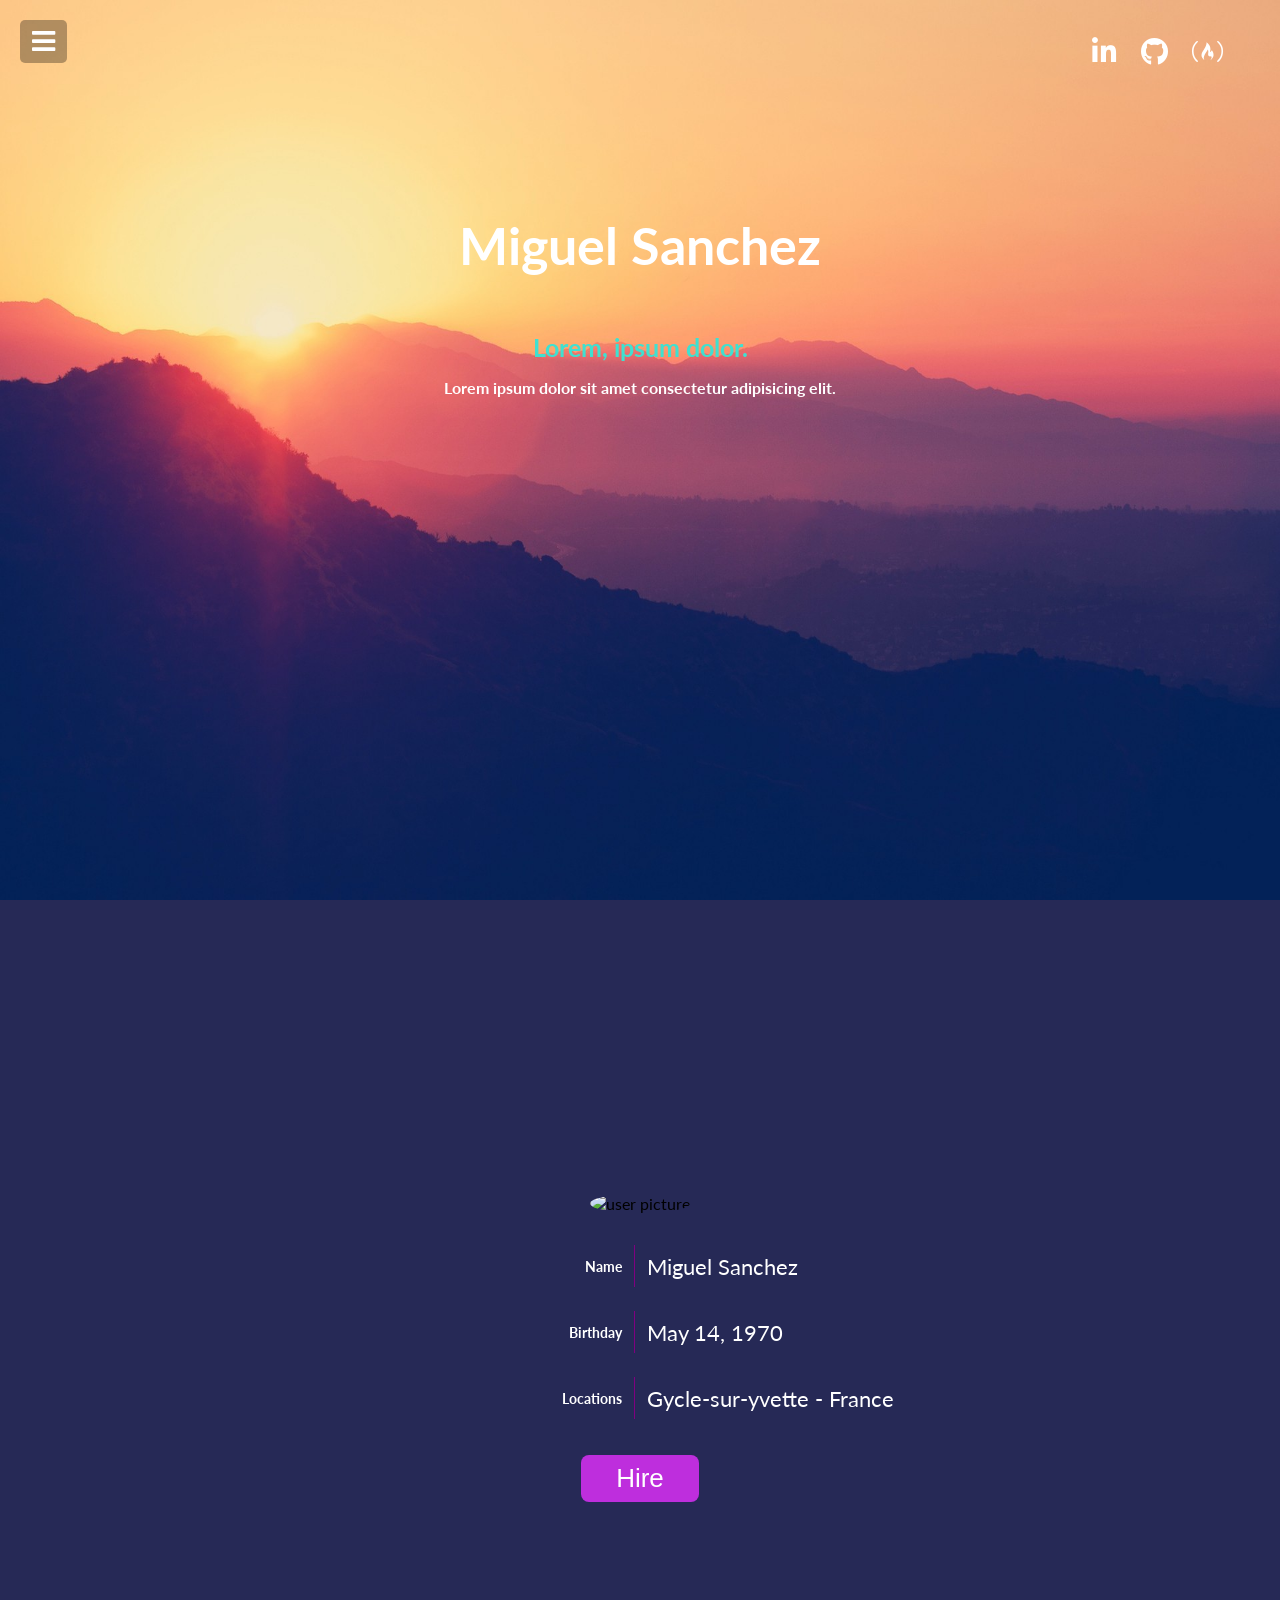
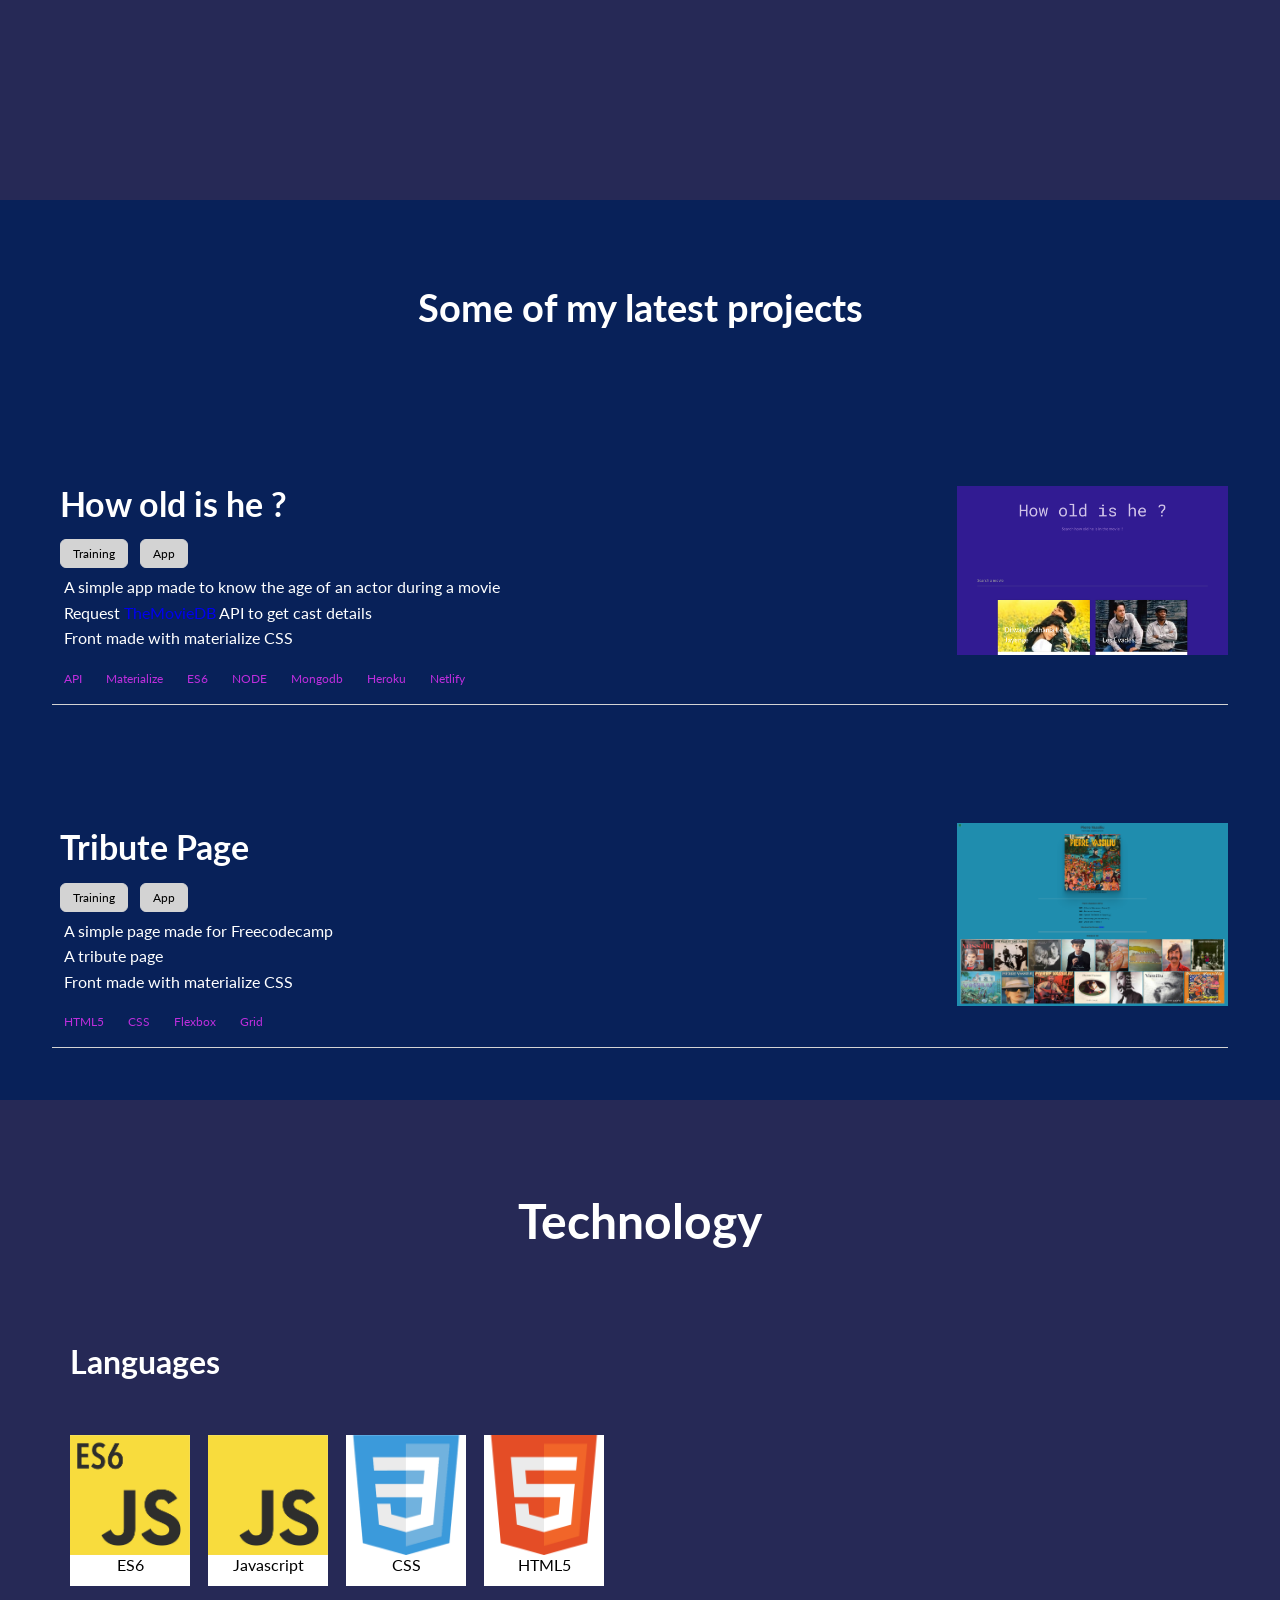
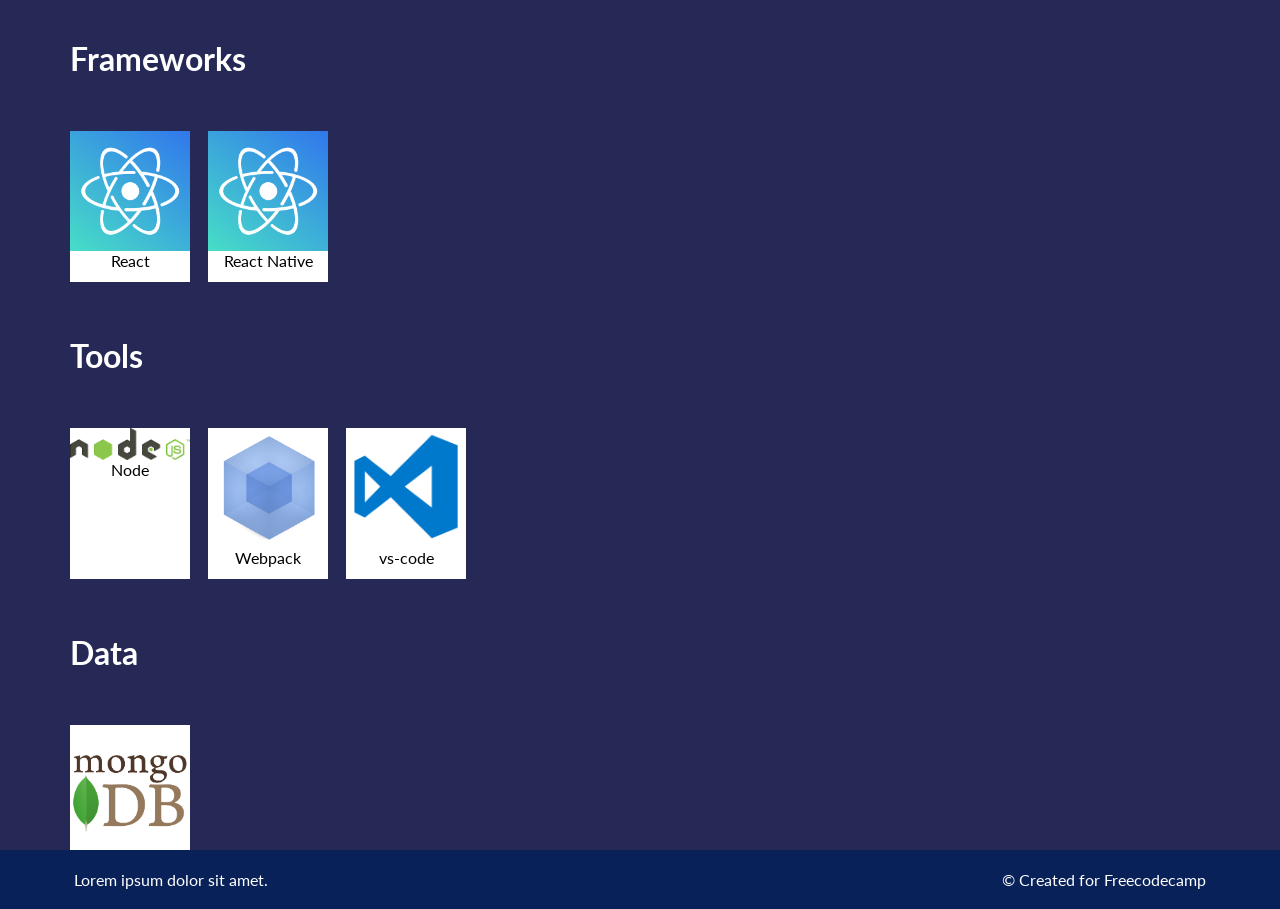
==== commit 238319a0: "section done + footer" ====
--- a/index.html
+++ b/index.html
@@ -36,7 +36,7 @@
           <li><a href="#profile"><i class="fas fa-user-alt"></i>Profile</a></li>
           <li><a href="#projects"><i class="fas fa-laptop-code"></i>Portfolio</a></li>
           <li><a href="#technology"><i class="fas fa-microchip"></i>Technology</a></li>
-          <li><a href="#contact"><i class="fab fa-connectdevelop"></i>Connect</a></li>
+          <li style="display: none"><a href="#contact"><i class="fab fa-connectdevelop"></i>Connect</a></li>
         </ul>
 
       </div>
@@ -44,10 +44,10 @@
     <!-- Main Content-->
     <div class="main-content">
       <header>
+        <button id="toggle" class="toggle">
+          <i class="fas fa-bars fa-2x"></i>
+        </button>
         <div class="header-content">
-          <button id="toggle" class="toggle">
-            <i class="fas fa-bars fa-2x"></i>
-          </button>
           <nav class="topbar">
             <ul>
               <li><a id="profile-link" target="_blank" href="https://www.linkedin.com/" alt="linkedin profile"><i class="fab fa-linkedin-in fa-2x"></i></a></li>
@@ -217,7 +217,7 @@
           </div>
         </article>
       </section>
-      <section id="contact" class="contact-section">
+      <section style="display: none" id="contact" class="contact-section">
         <h2>Connect</h2>
         <article class="contact-content">
           <ul>
@@ -232,7 +232,7 @@
         <p>Lorem ipsum dolor sit amet.</p>
         <p>
           © Created for
-          <a href="https://www.freecodecamp.com/" target="_blank"></a>
+          <a href="https://www.freecodecamp.com/" target="_blank">Freecodecamp</a>
           </p>
       </footer>
     </main>
--- a/style.css
+++ b/style.css
@@ -59,6 +59,7 @@
 }
 header {
   position: fixed;
+  top: 0;
   width: 100%;
   padding: 40px 15px;
 }
@@ -83,6 +84,7 @@
   position: fixed;
   top: 18px;
   right: 0;
+  z-index: 20;
 }
 
 .topbar nav {
@@ -126,9 +128,9 @@
   flex-direction: column;
   width: var(--sideBar-width);
   height: 100%;
-  z-index: 100;
-
-  background-color: var(--primary-color);
+  z-index: -50;
+
+  background-color: #082159;
   color: #fff;
   transform: translateX(-100%);
   /* display: none; */
@@ -239,6 +241,7 @@
   justify-content: center;
   align-items: center;
   color: black;
+  padding: 52px 52px;
   width: 100%;
   height: 100vh;
 }
@@ -399,13 +402,11 @@
 .project-section {
   color: #fff;
   justify-content: space-between;
-  padding: 52px 0;
 }
 
 .project-section .project {
   display: flex;
   flex-direction: row-reverse;
-  padding: 0 56px;
   width: 100%;
   border-bottom: 1px solid lightgrey;
 }
@@ -495,7 +496,6 @@
 .technology-section {
   align-items: flex-start;
   justify-content: flex-start;
-  padding: 0 52px;
   background: #262956;
   color: #fff;
   height: 150vh;
@@ -534,6 +534,24 @@
   width: 100%;
   height: auto;
 }
+
+/* ------------------------------------------------------------------ */
+/* Footer */
+footer {
+  display: flex;
+  width: 100%;
+  justify-content: space-between;
+  padding: 20px;
+  background: #082159;
+}
+
+footer p {
+  margin: 0 54px;
+}
+footer a {
+  color: #fff;
+}
+
 @media (max-width: 600px) {
   header {
     background: purple;
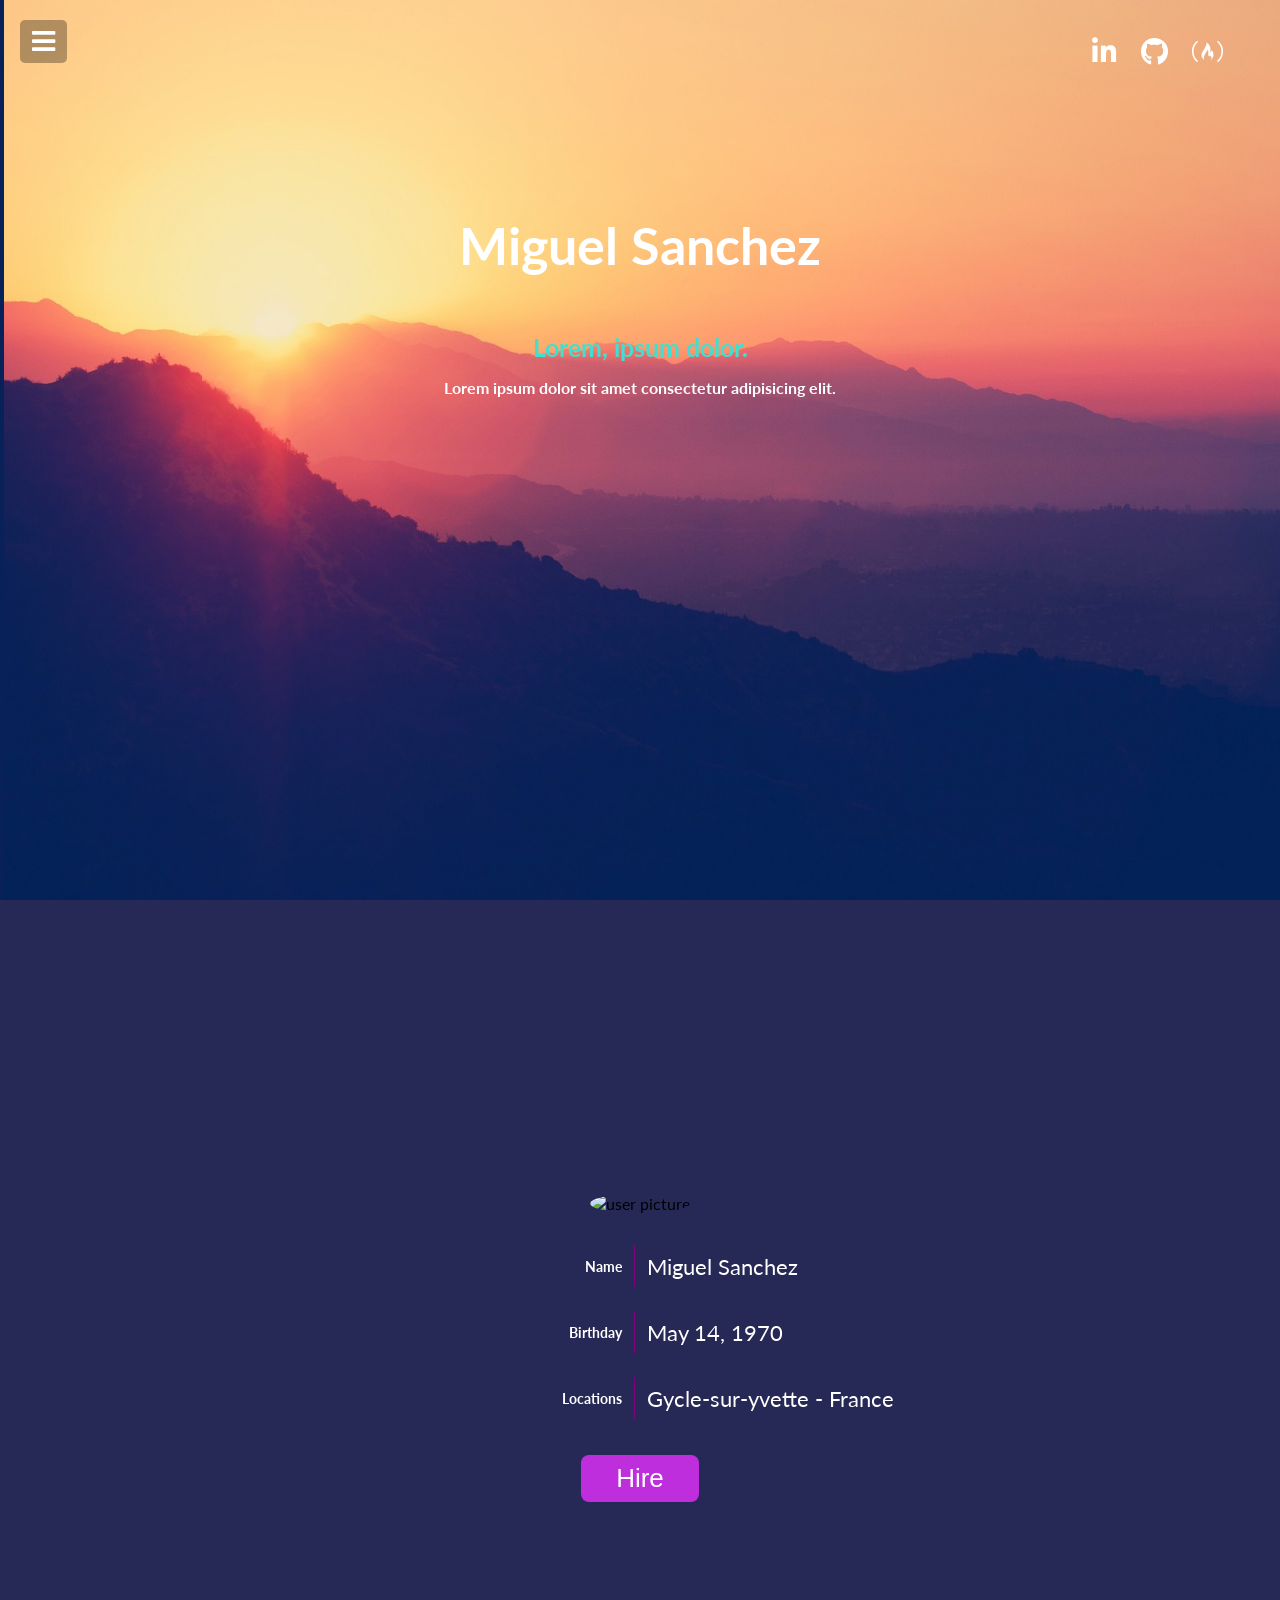
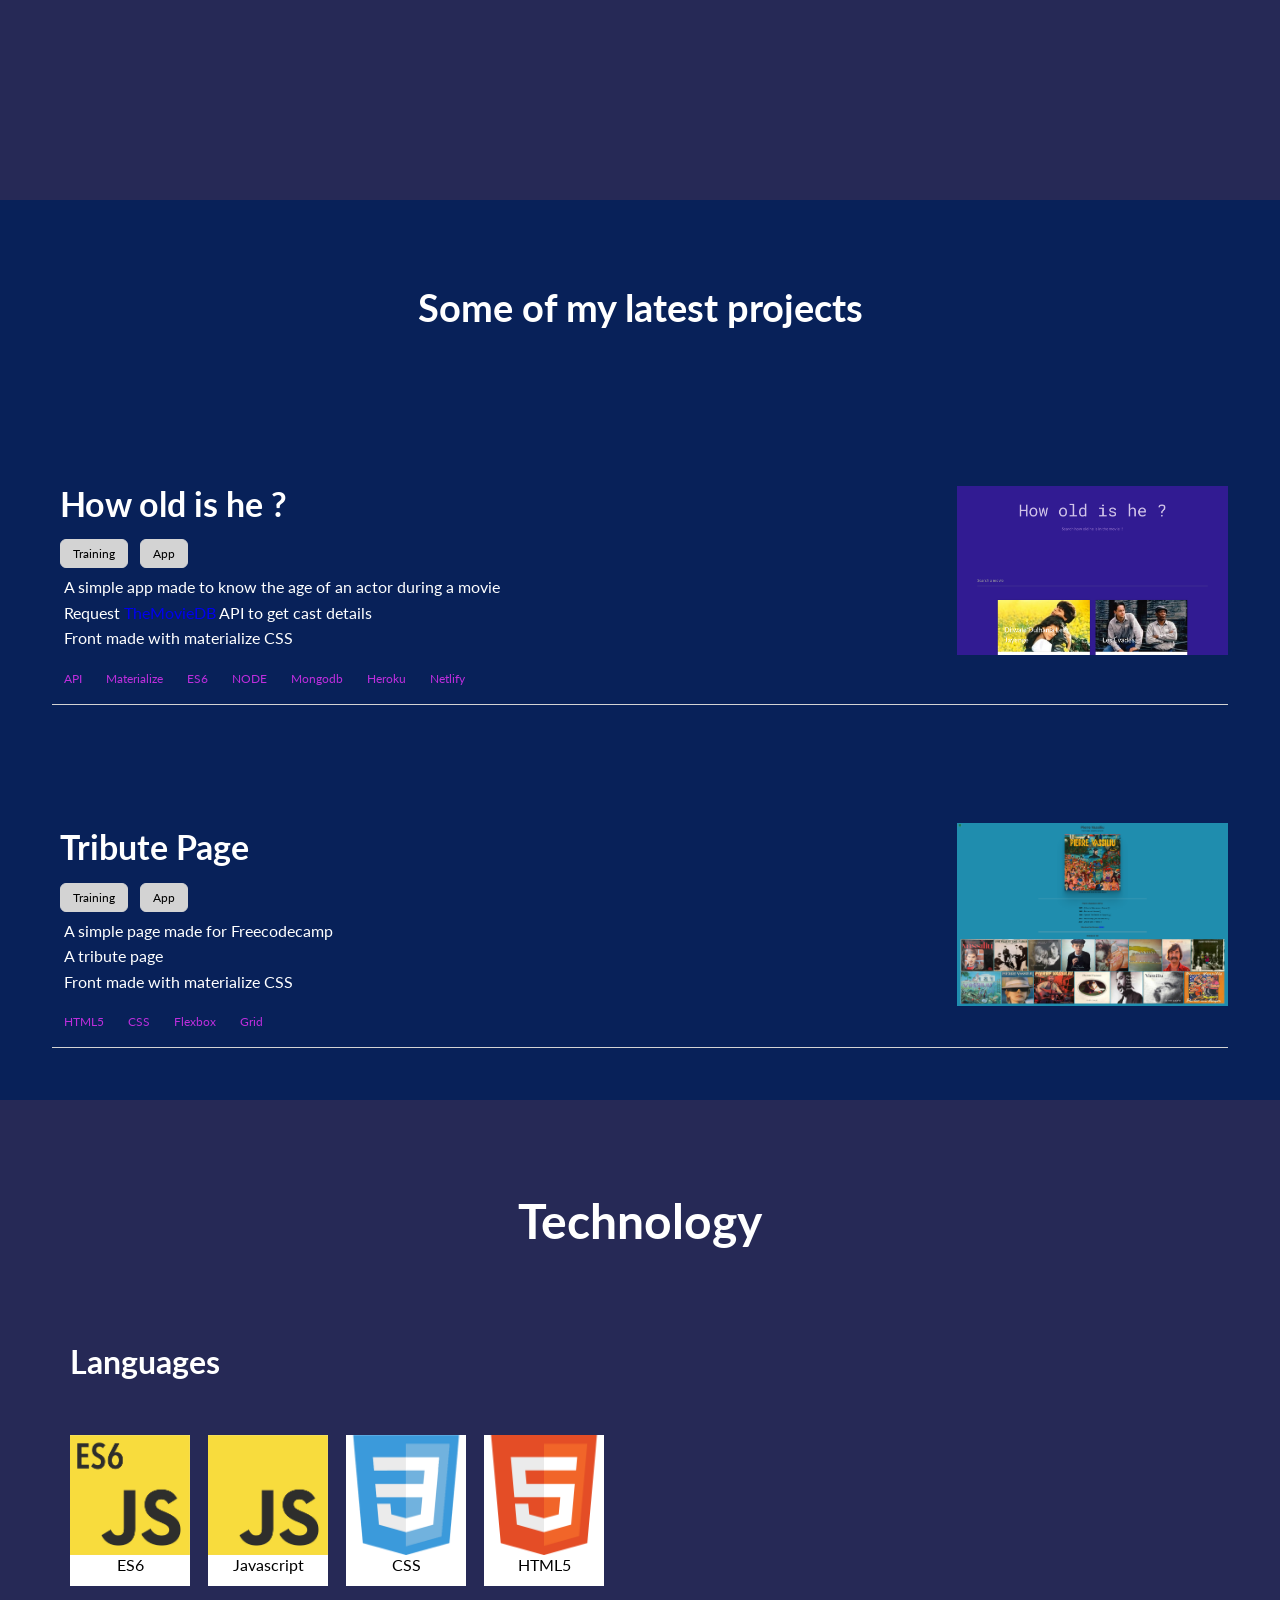
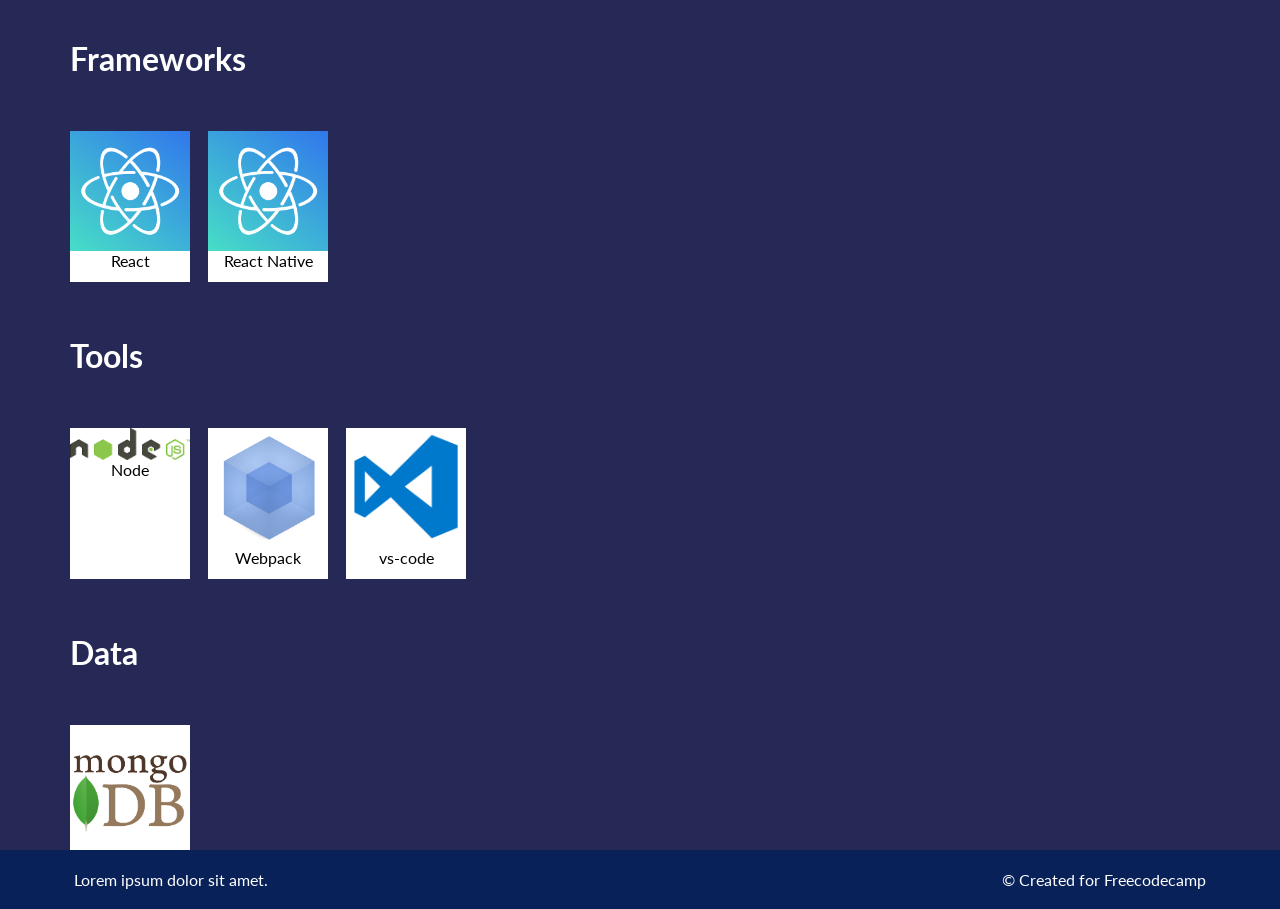
==== commit 88bfd8b2: "done" ====
--- a/index.html
+++ b/index.html
@@ -11,9 +11,9 @@
     <title>My Portfolio</title>
   </head>
   <body>
-    <nav class="sideNav" id="navbar">
+    <nav class="sideNav close-nav" id="navbar">
       <div class="logo">
-        <img src="https://randomuser.me/api/portraits/men/76.jpg" alt="user" />
+        <img src="https://randomuser.me/api/portraits/men/44.jpg" alt="user" />
       </div>
       <div class="logo-title">
         <span>Miguel Sanchez</span>
@@ -72,7 +72,7 @@
       </section>
       <section id="profile" class="profile-section">
         <div class="profile-image">
-          <img src="https://randomuser.me/api/portraits/men/76.jpg" alt="user picture" />
+          <img src="https://randomuser.me/api/portraits/men/44.jpg" alt="user picture" />
         </div>
         <article class="profile-content">
           <ul class="profile-detail">
--- a/style.css
+++ b/style.css
@@ -31,11 +31,6 @@
   font-family: 'Lato', sans-serif;
   color: #fff;
   background: #082159;
-}
-
-/*  Animate the sidebar  */
-body.show-nav {
-  transform: translateX(200px);
 }
 
 .background {
@@ -62,6 +57,7 @@
   top: 0;
   width: 100%;
   padding: 40px 15px;
+  z-index: 99;
 }
 
 /* SideNav Button */
@@ -70,8 +66,12 @@
   top: 20px;
   left: 20px;
   background-color: rgba(0, 0, 0, 0.3);
-}
-
+  transition: left 0.9s;
+}
+
+.open-button {
+  left: 220px;
+}
 button {
   border: 0;
   border-radius: 5px;
@@ -119,6 +119,7 @@
 }
 
 /*  Sidebar */
+
 .sideNav {
   position: fixed;
   top: 0;
@@ -132,8 +133,20 @@
 
   background-color: #082159;
   color: #fff;
-  transform: translateX(-100%);
+  z-index: 40;
+  margin-left: -200px;
+  /*
+  transform: translateX(-100%);*/
   /* display: none; */
+}
+/*  Animate the sidebar  */
+.show-nav {
+  margin-left: 0;
+  transition: margin-left 0.8s;
+}
+.close-nav {
+  margin-left: -200px;
+  transition: margin-left 0.8s;
 }
 
 /* SideNav img */
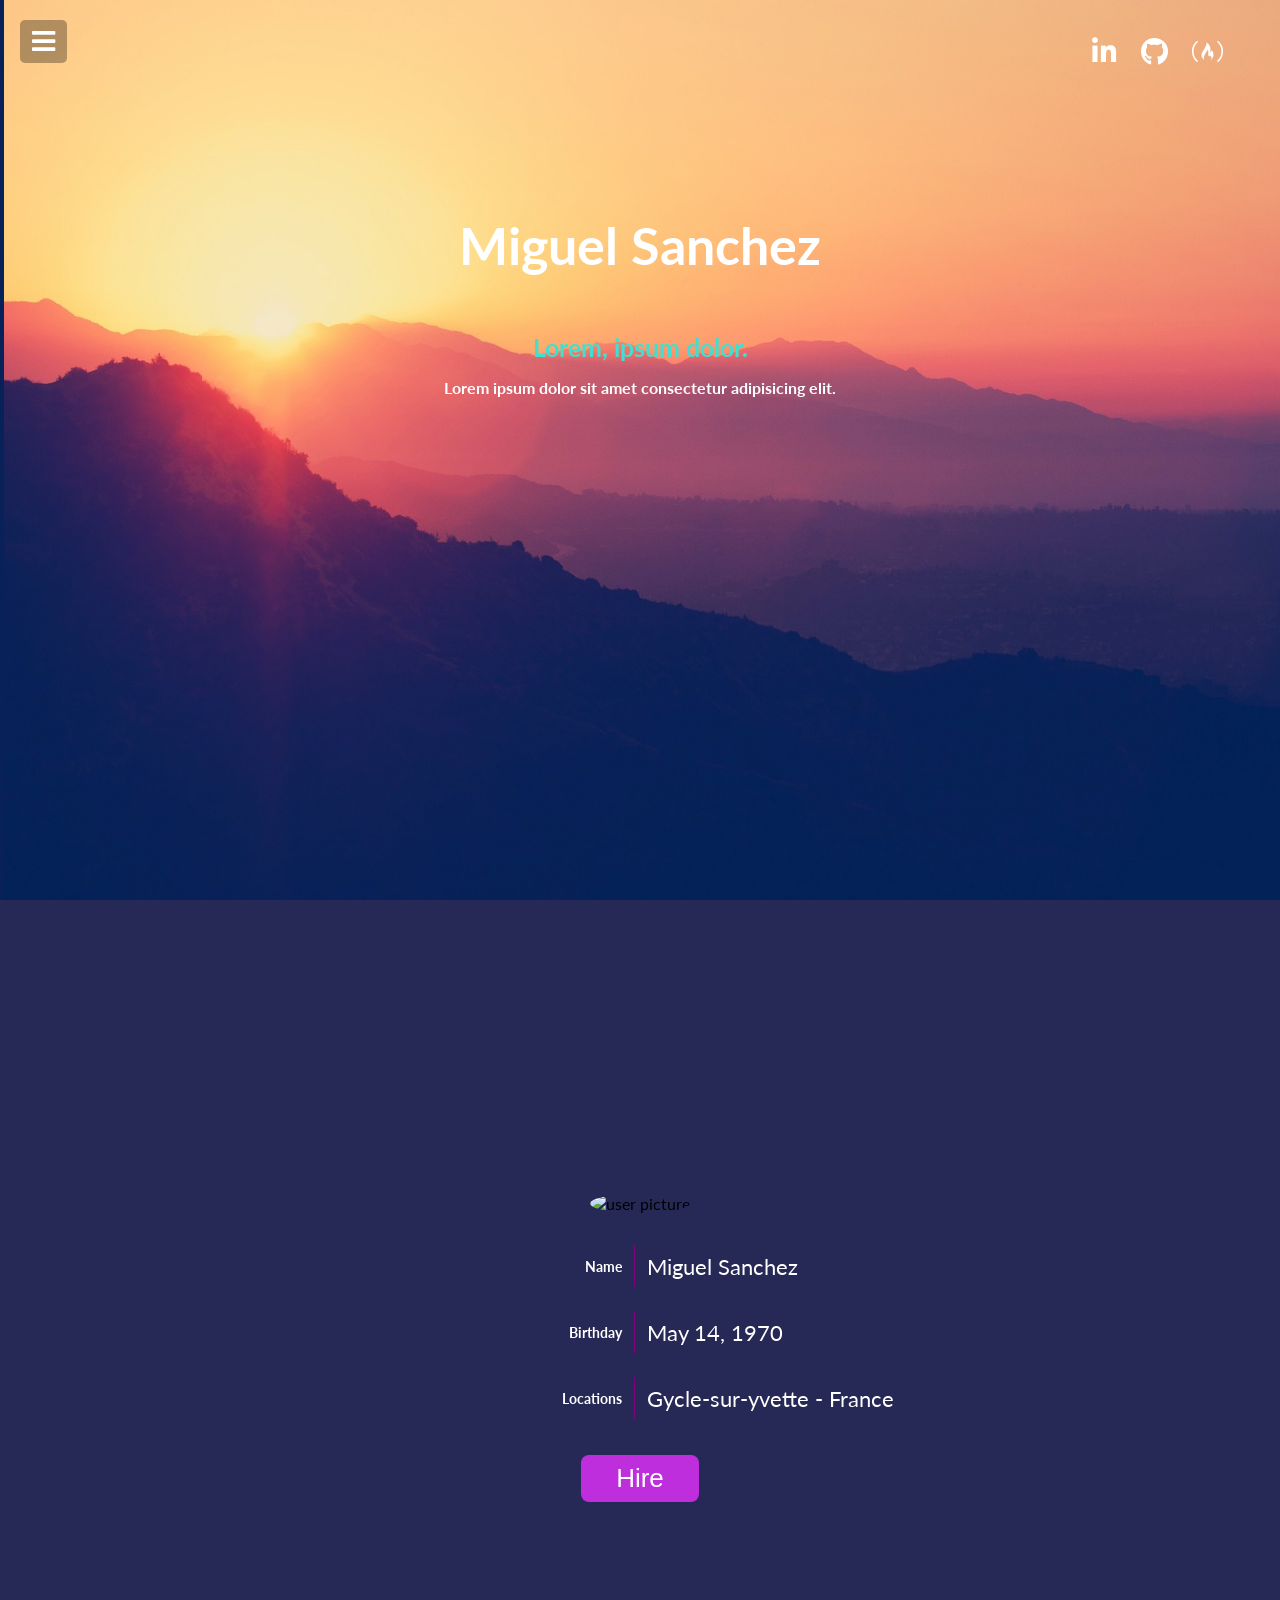
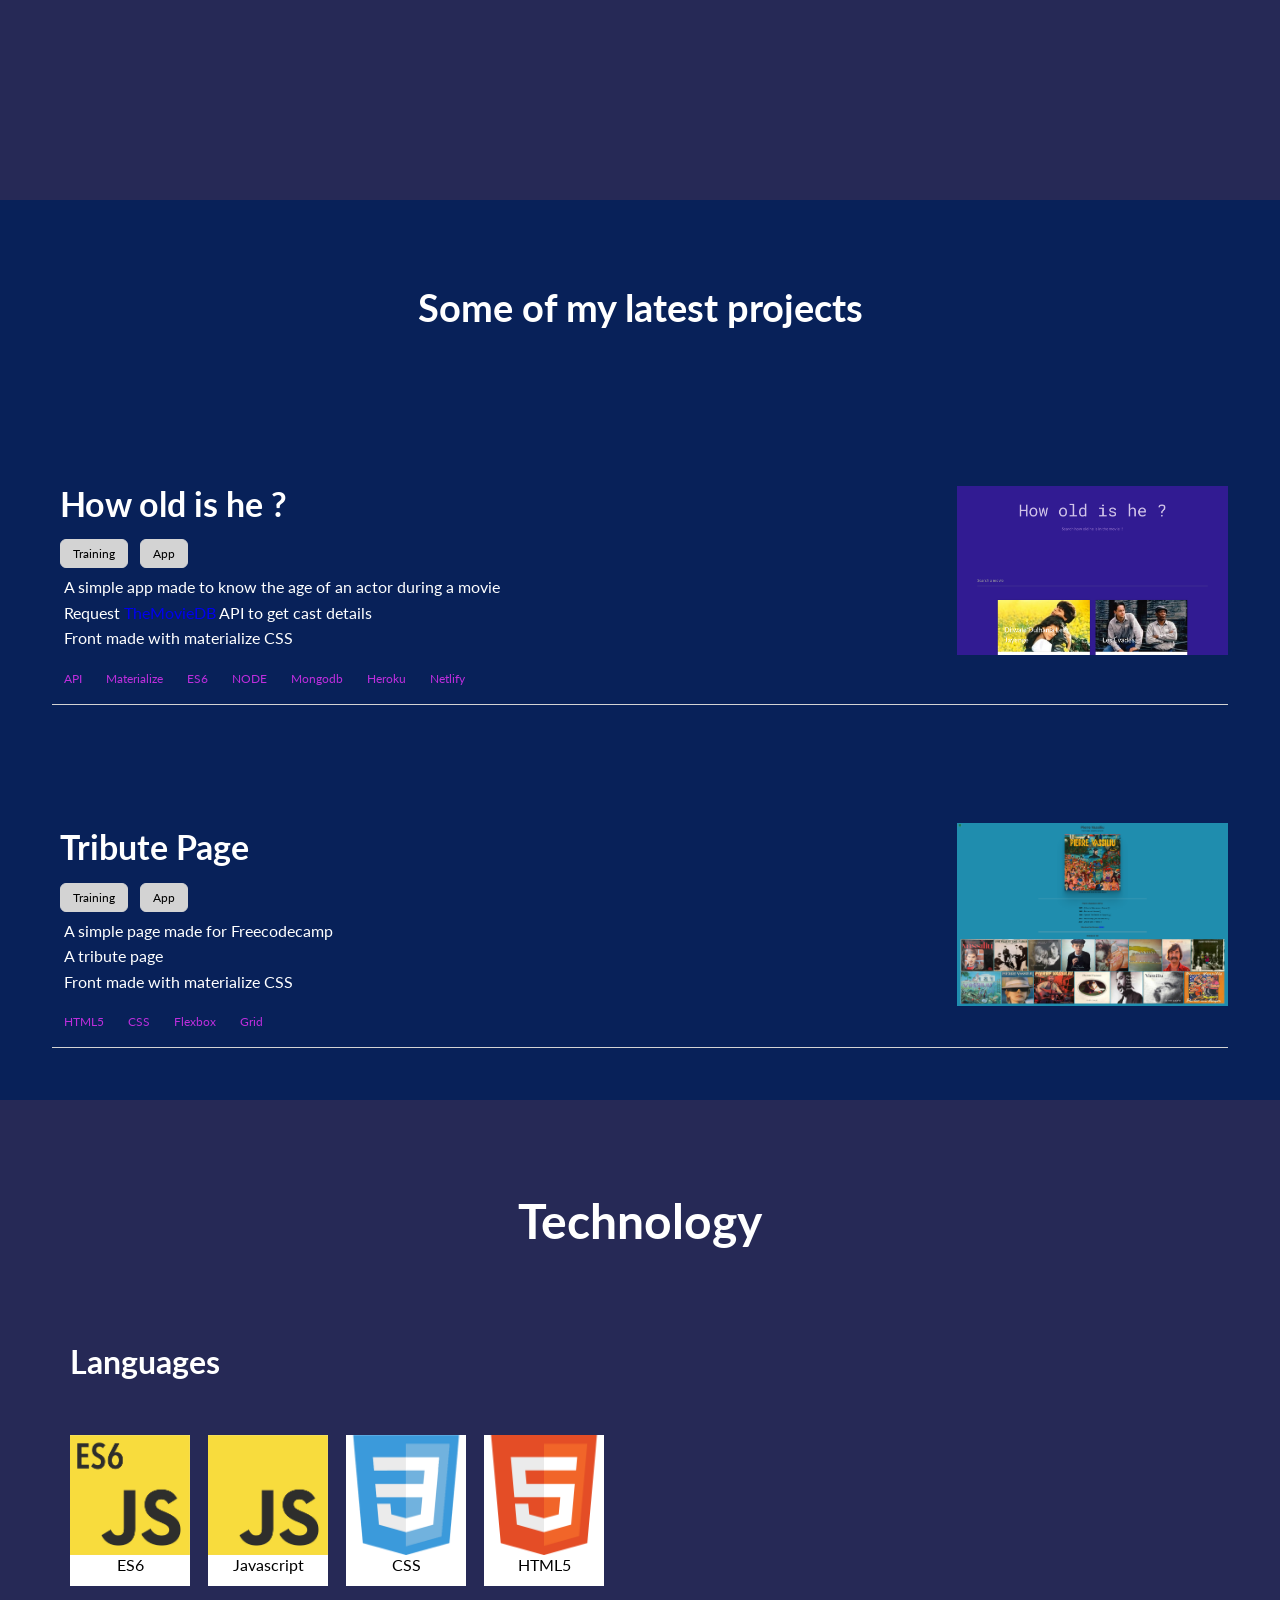
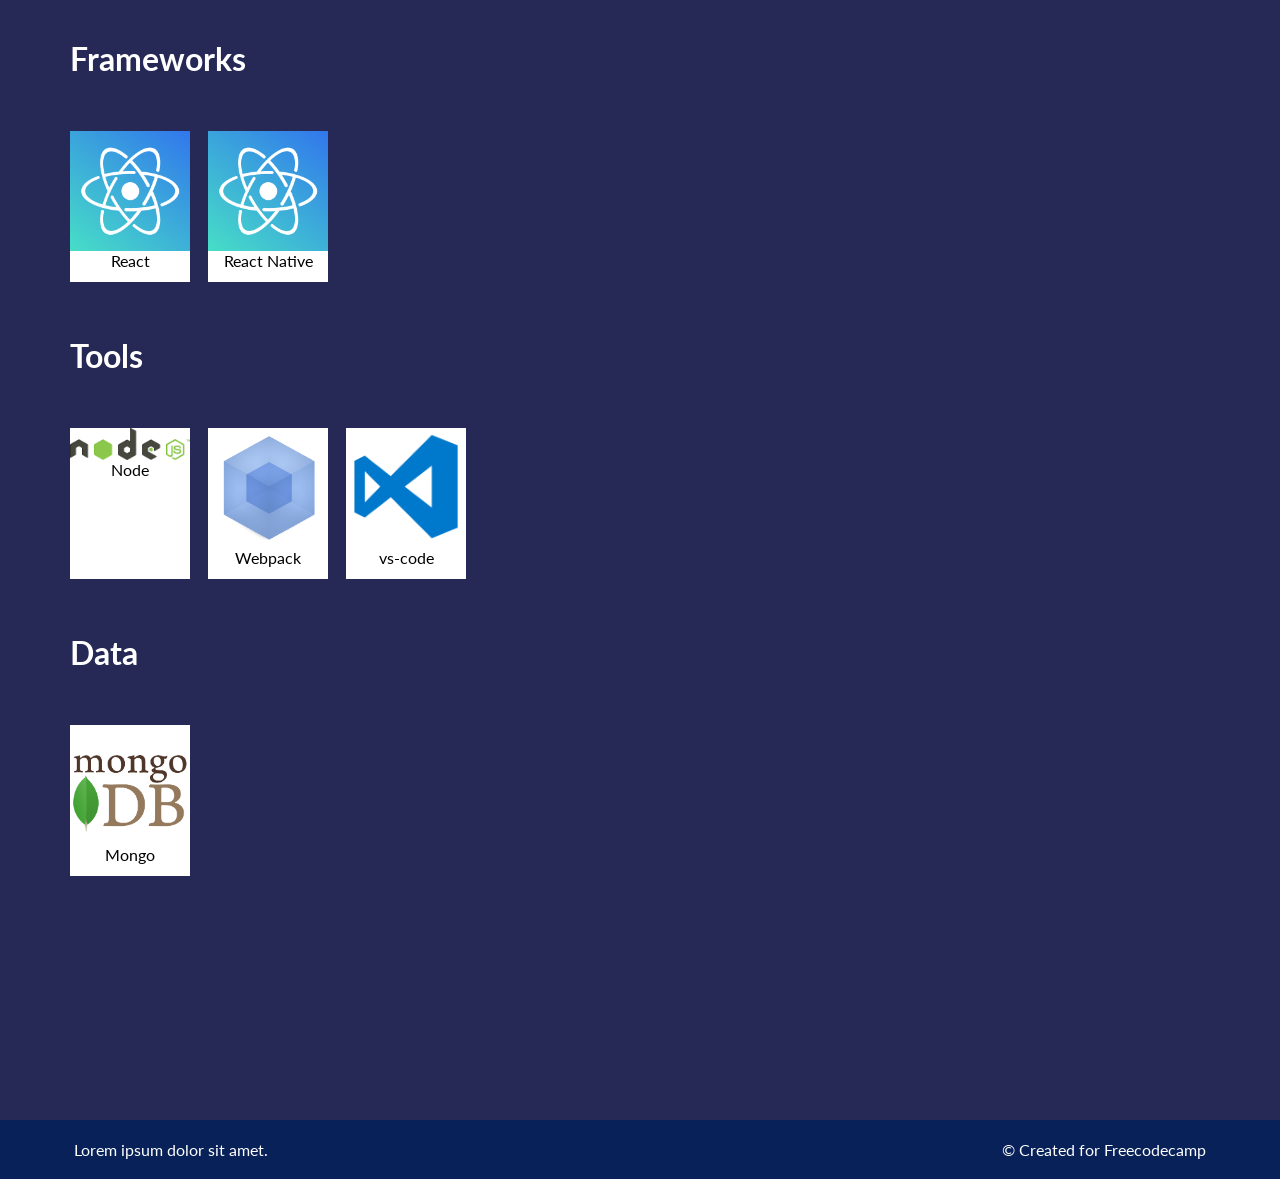
==== commit eadd59d4: "added fcc validator" ====
--- a/index.html
+++ b/index.html
@@ -100,7 +100,7 @@
       </section>
       <section id="projects" class="project-section">
         <h2>Some of my latest projects</h2>
-        <article class="project">
+        <article class="project project-tile">
         <div class="project-image">
           <img src="./public/projects/howoldishe/screenshot.png" alt="">
         </div>
@@ -240,10 +240,10 @@
     </div>
   </body>
   <script src="script.js"></script>
-  <!--
+  
 
     <script src="https://cdn.freecodecamp.org/testable-projects-fcc/v1/bundle.js"></script>
-  -->
+  
 
 
 
--- a/style.css
+++ b/style.css
@@ -259,6 +259,11 @@
   height: 100vh;
 }
 
+@media (max-width: 400px) {
+  section {
+    padding: 26px 16px;
+  }
+}
 section h2 {
   display: flex;
   justify-content: center;
@@ -308,6 +313,12 @@
   padding: 12px;
   color: #fff;
   animation: title-animate 1.3s ease;
+}
+
+@media (max-width: 400px) {
+  .welcome-section .main-title {
+    padding: 70px;
+  }
 }
 @keyframes title-animate {
   0% {
@@ -417,6 +428,11 @@
   justify-content: space-between;
 }
 
+@media (max-width: 400px) {
+  .project-section {
+    height: 120vh;
+  }
+}
 .project-section .project {
   display: flex;
   flex-direction: row-reverse;
@@ -511,9 +527,14 @@
   justify-content: flex-start;
   background: #262956;
   color: #fff;
-  height: 150vh;
-}
-
+  height: 180vh;
+}
+
+@media (max-width: 400px) {
+  .technology-section {
+    height: 180vh;
+  }
+}
 .technology-section h2 {
   width: 100%;
   font-size: 48px;
@@ -565,8 +586,8 @@
   color: #fff;
 }
 
-@media (max-width: 600px) {
-  header {
-    background: purple;
-  }
-}
+@media (max-width: 400px) {
+  footer p {
+    margin: 0 22px;
+  }
+}
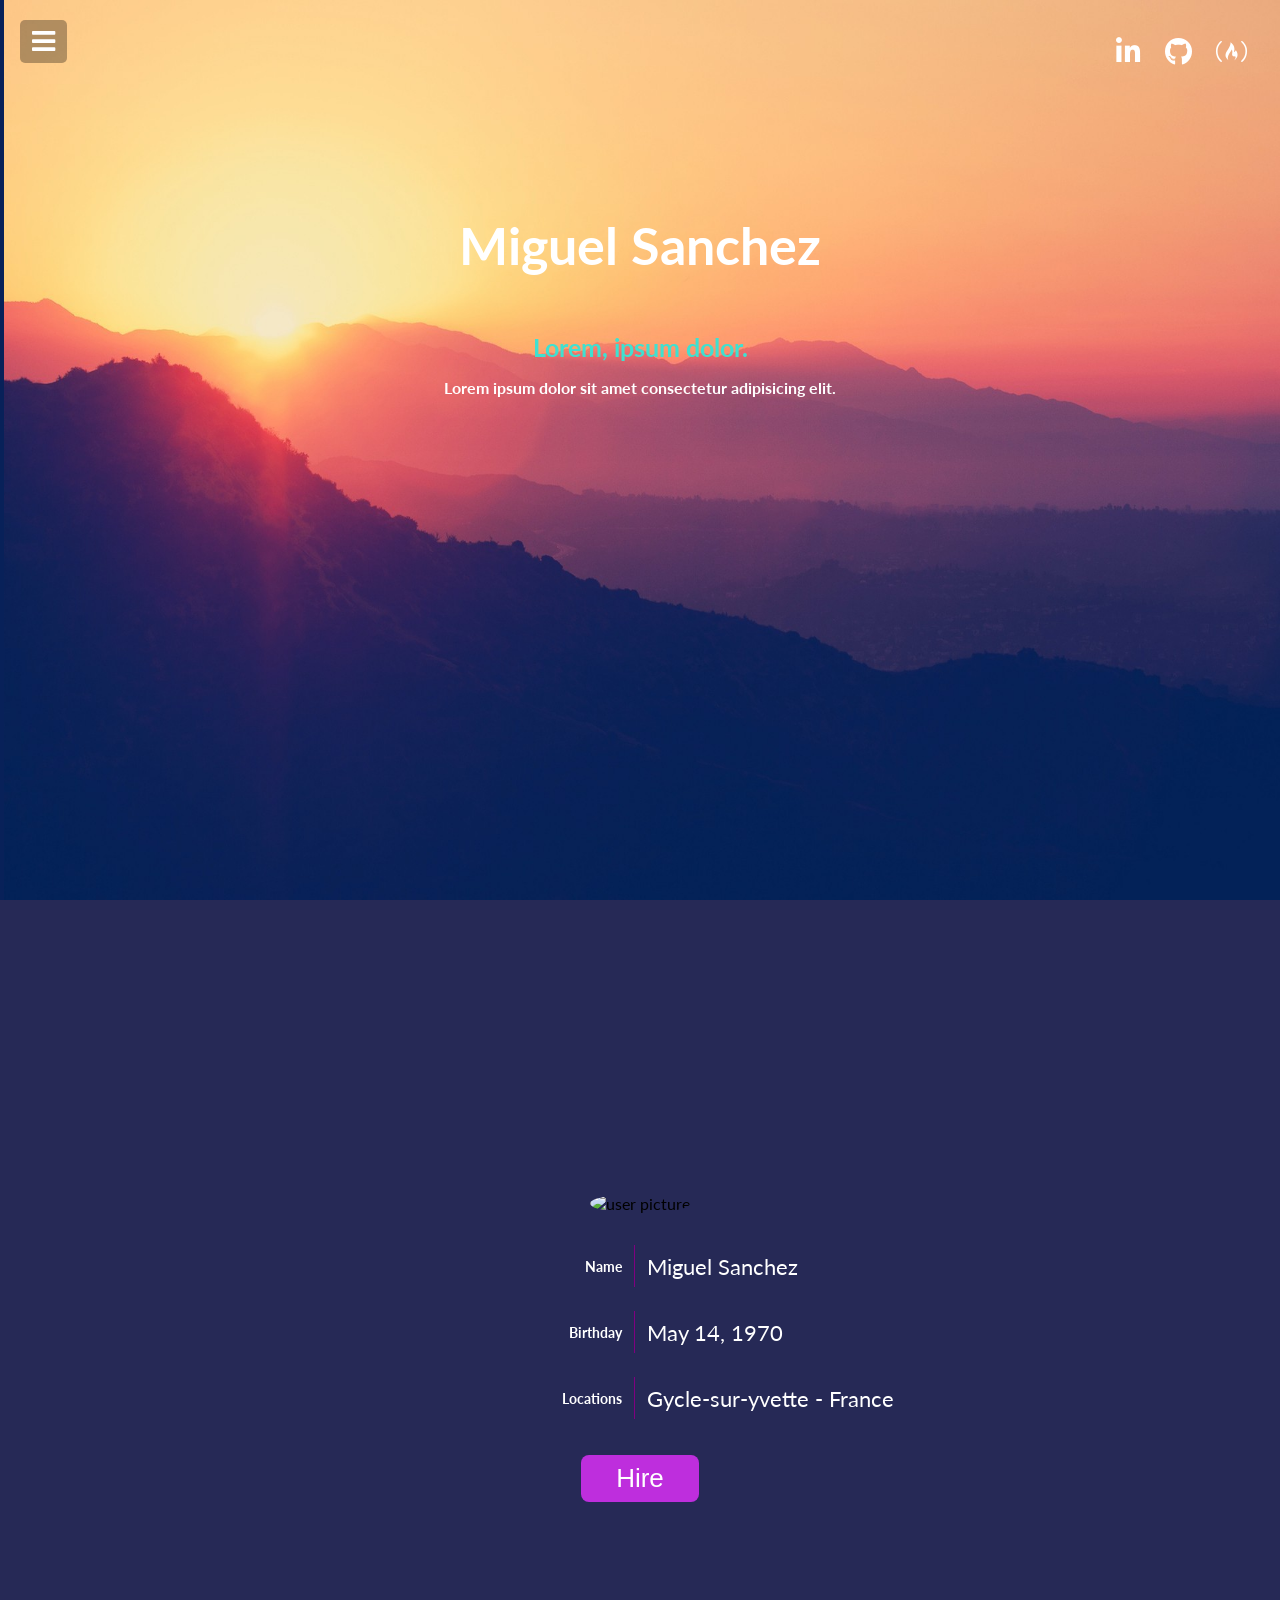
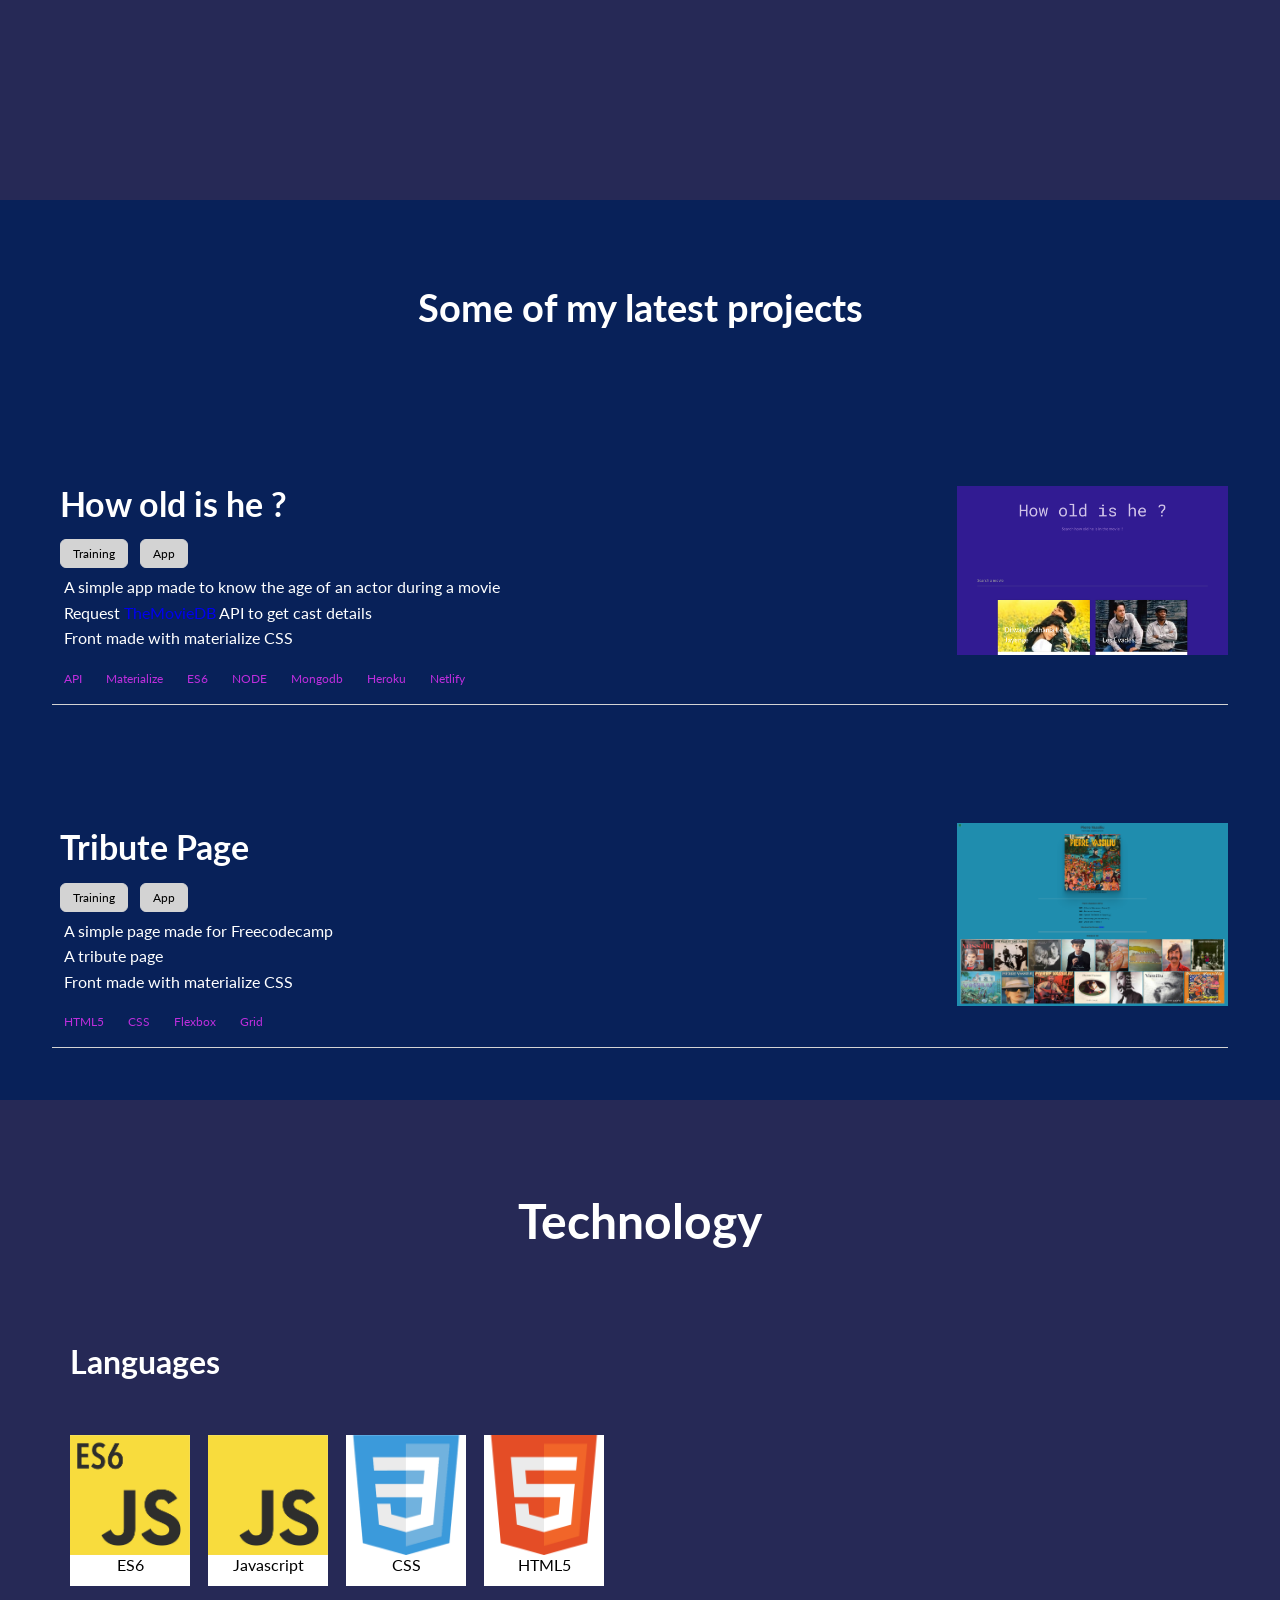
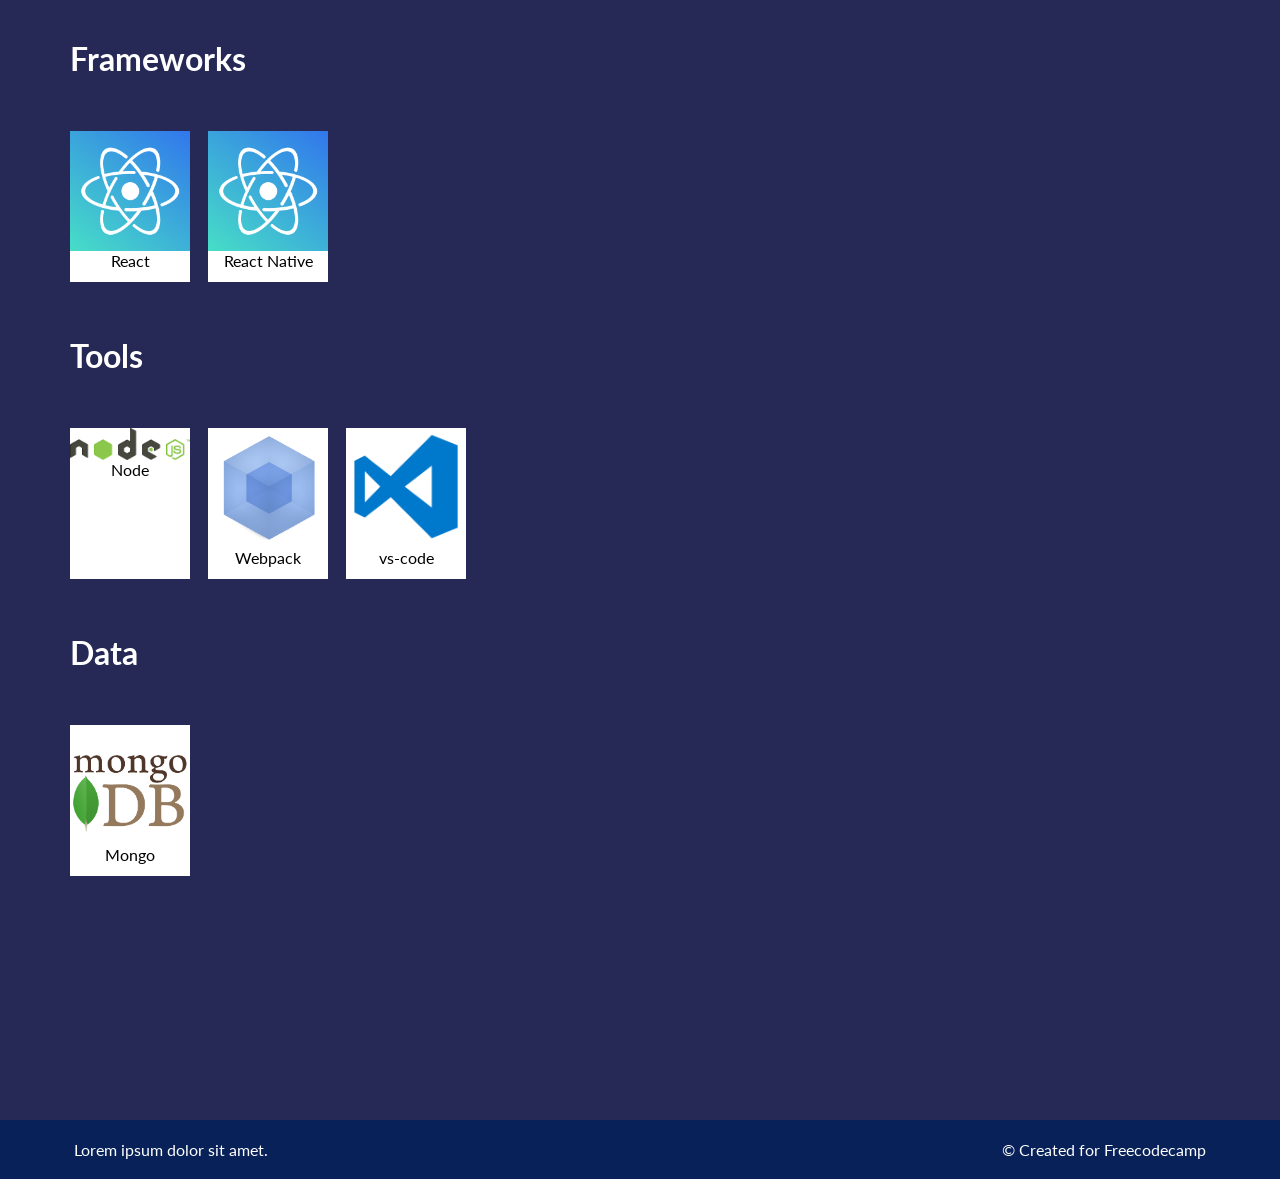
==== commit 6a6da4ed: "removed fcc validator" ====
--- a/index.html
+++ b/index.html
@@ -240,12 +240,8 @@
     </div>
   </body>
   <script src="script.js"></script>
-  
-
-    <script src="https://cdn.freecodecamp.org/testable-projects-fcc/v1/bundle.js"></script>
-  
-
-
-
-
+<!--
+  <script src="https://cdn.freecodecamp.org/testable-projects-fcc/v1/bundle.js"></script>
+
+-->
 </html>
--- a/style.css
+++ b/style.css
@@ -77,14 +77,18 @@
   border-radius: 5px;
   color: #fff;
   padding: 8px 12px;
-}
-
+  z-index: 5;
+}
+
+button:hover {
+  cursor: pointer;
+}
 /*  TOPBAR  */
 .topbar {
   position: fixed;
   top: 18px;
   right: 0;
-  z-index: 20;
+  z-index: 2;
 }
 
 .topbar nav {
@@ -94,16 +98,15 @@
 nav.topbar {
   display: flex;
   justify-content: flex-end;
-
-  width: 100px;
+  width: 100%;
   padding: 20px;
 }
 nav.topbar ul {
   display: flex;
+  justify-content: flex-end;
   width: 100%;
   height: 100%;
   margin: 0;
-  margin-right: 120px;
   padding: 0;
 }
 
@@ -113,7 +116,11 @@
   background-color: transparent;
   color: #000;
 }
-
+@media (max-width: 400px) {
+  nav.topbar {
+    display: none;
+  }
+}
 nav.topbar ul li a {
   color: #fff;
 }
